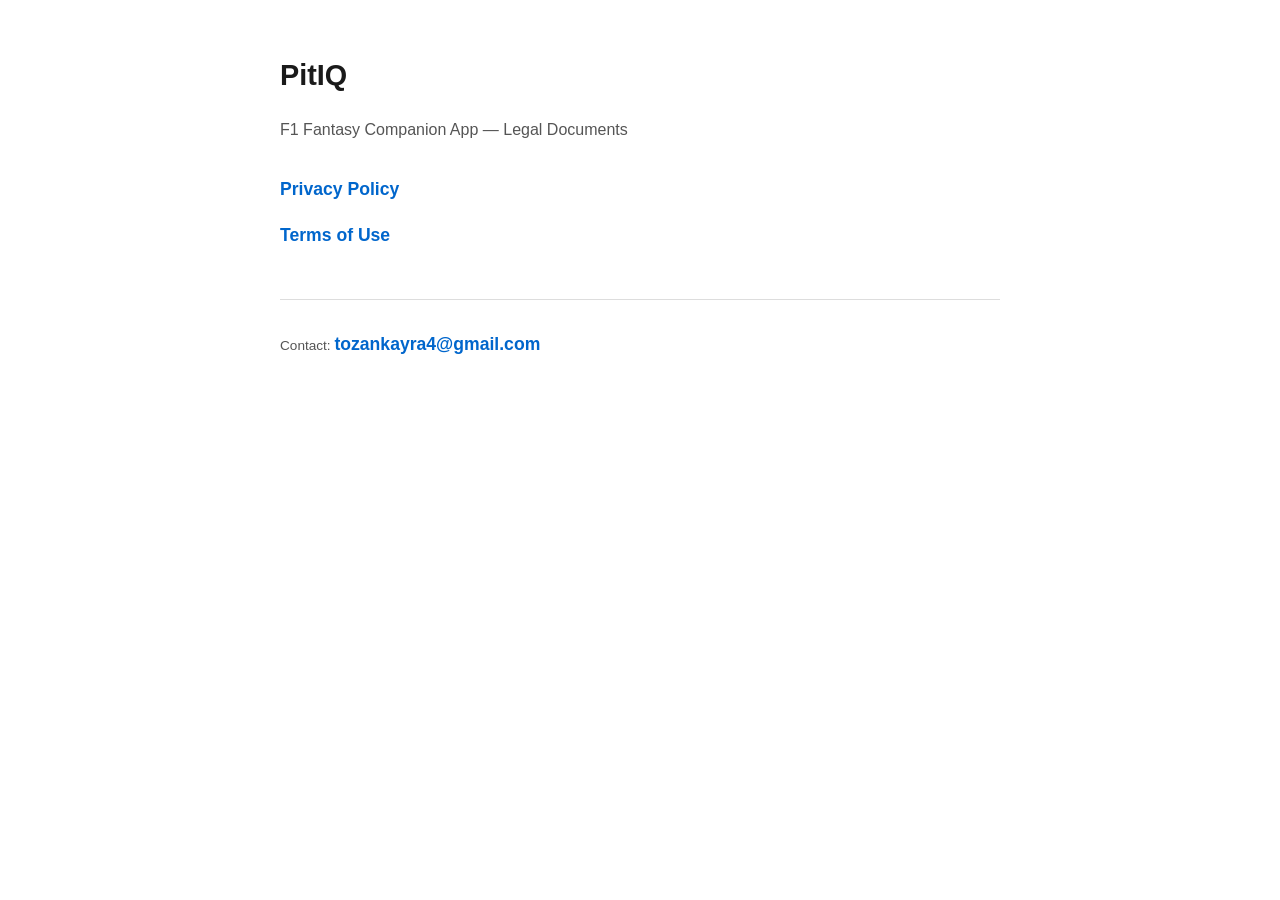
==== index.html @ cb7d04b4 "Add Privacy Policy and Terms of Use" ====
<!DOCTYPE html>
<html lang="en">
<head>
  <meta charset="UTF-8" />
  <meta name="viewport" content="width=device-width, initial-scale=1.0" />
  <title>PitIQ — Legal</title>
  <style>
    body { font-family: -apple-system, BlinkMacSystemFont, 'Segoe UI', sans-serif; max-width: 720px; margin: 0 auto; padding: 2rem 1.5rem; color: #1a1a1a; line-height: 1.7; }
    h1 { font-size: 1.8rem; margin-bottom: 0.25rem; }
    p { color: #555; }
    ul { list-style: none; padding: 0; margin-top: 2rem; }
    li { margin-bottom: 1rem; }
    a { color: #0066cc; font-size: 1.1rem; font-weight: 600; text-decoration: none; }
    a:hover { text-decoration: underline; }
    footer { margin-top: 3rem; padding-top: 1rem; border-top: 1px solid #ddd; color: #666; font-size: 0.85rem; }
  </style>
</head>
<body>
  <h1>PitIQ</h1>
  <p>F1 Fantasy Companion App — Legal Documents</p>
  <ul>
    <li><a href="privacy.html">Privacy Policy</a></li>
    <li><a href="terms.html">Terms of Use</a></li>
  </ul>
  <footer>
    <p>Contact: <a href="mailto:tozankayra4@gmail.com">tozankayra4@gmail.com</a></p>
  </footer>
</body>
</html>
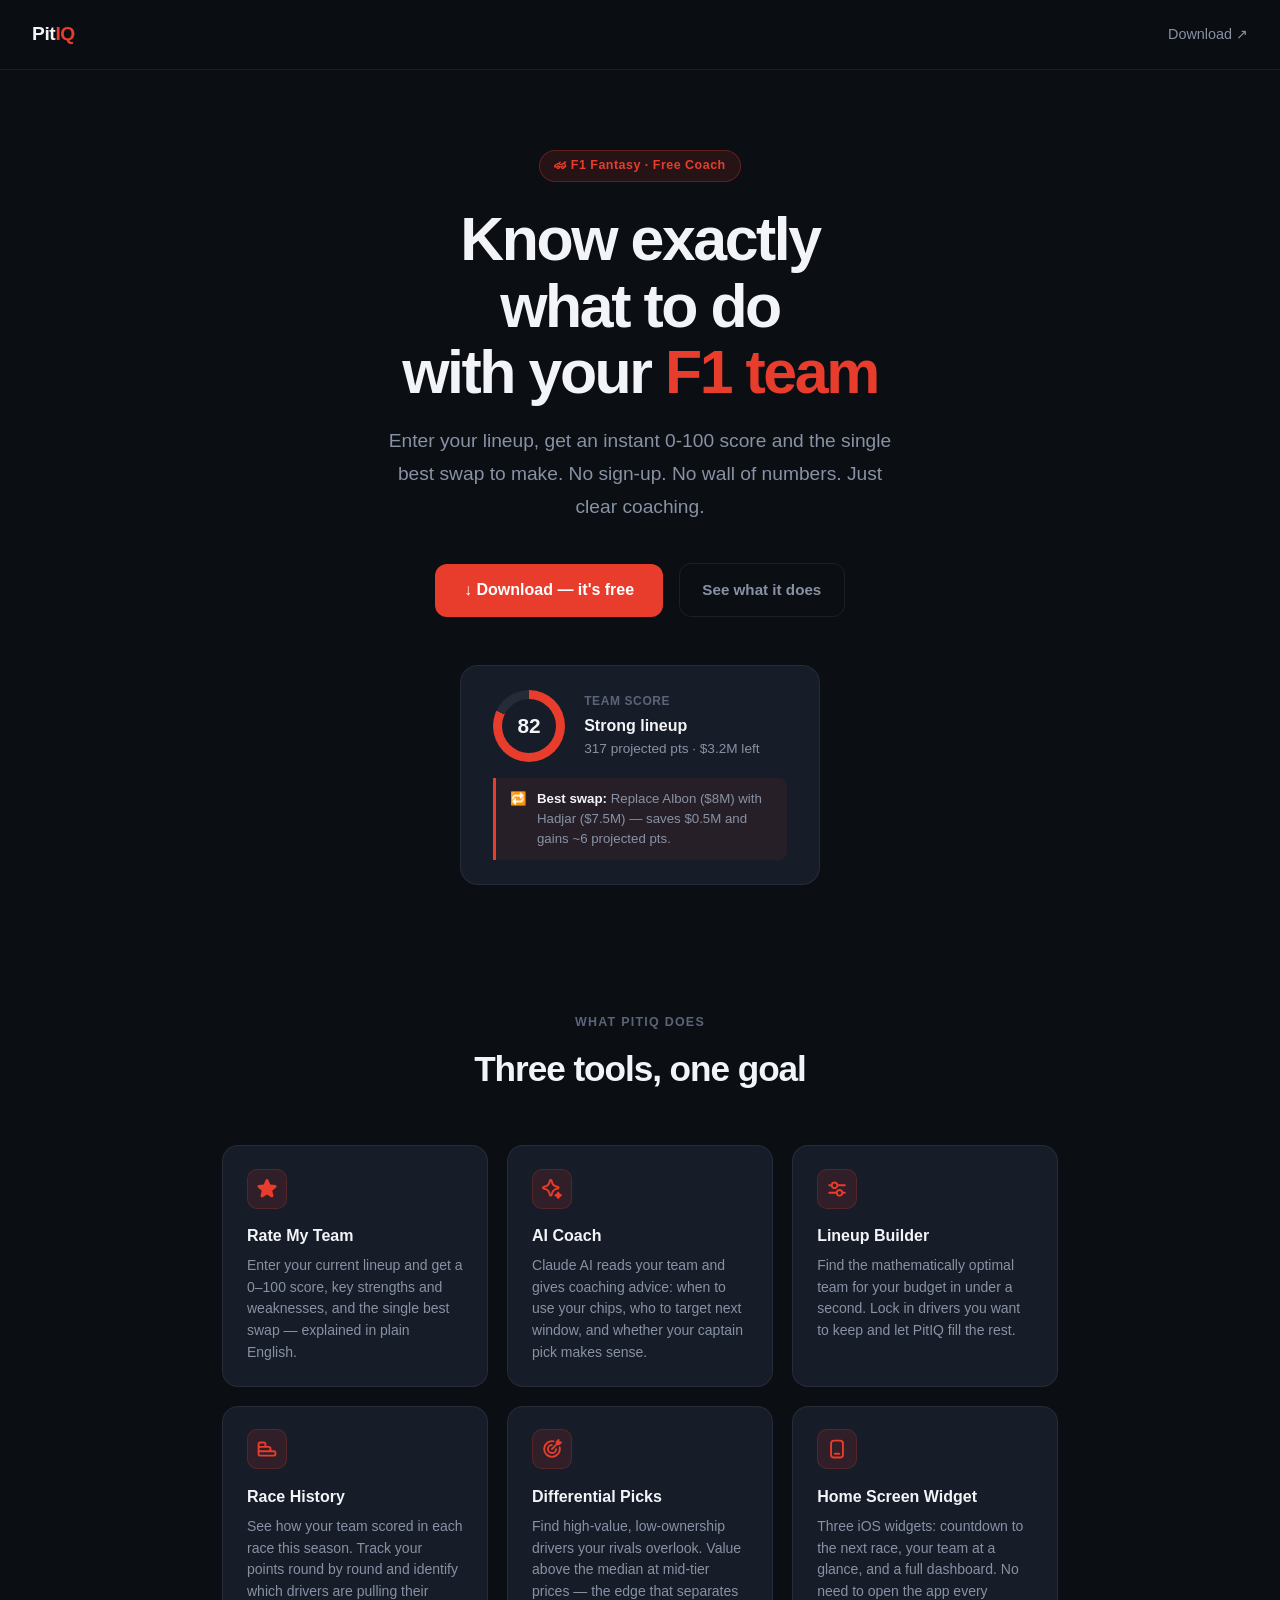
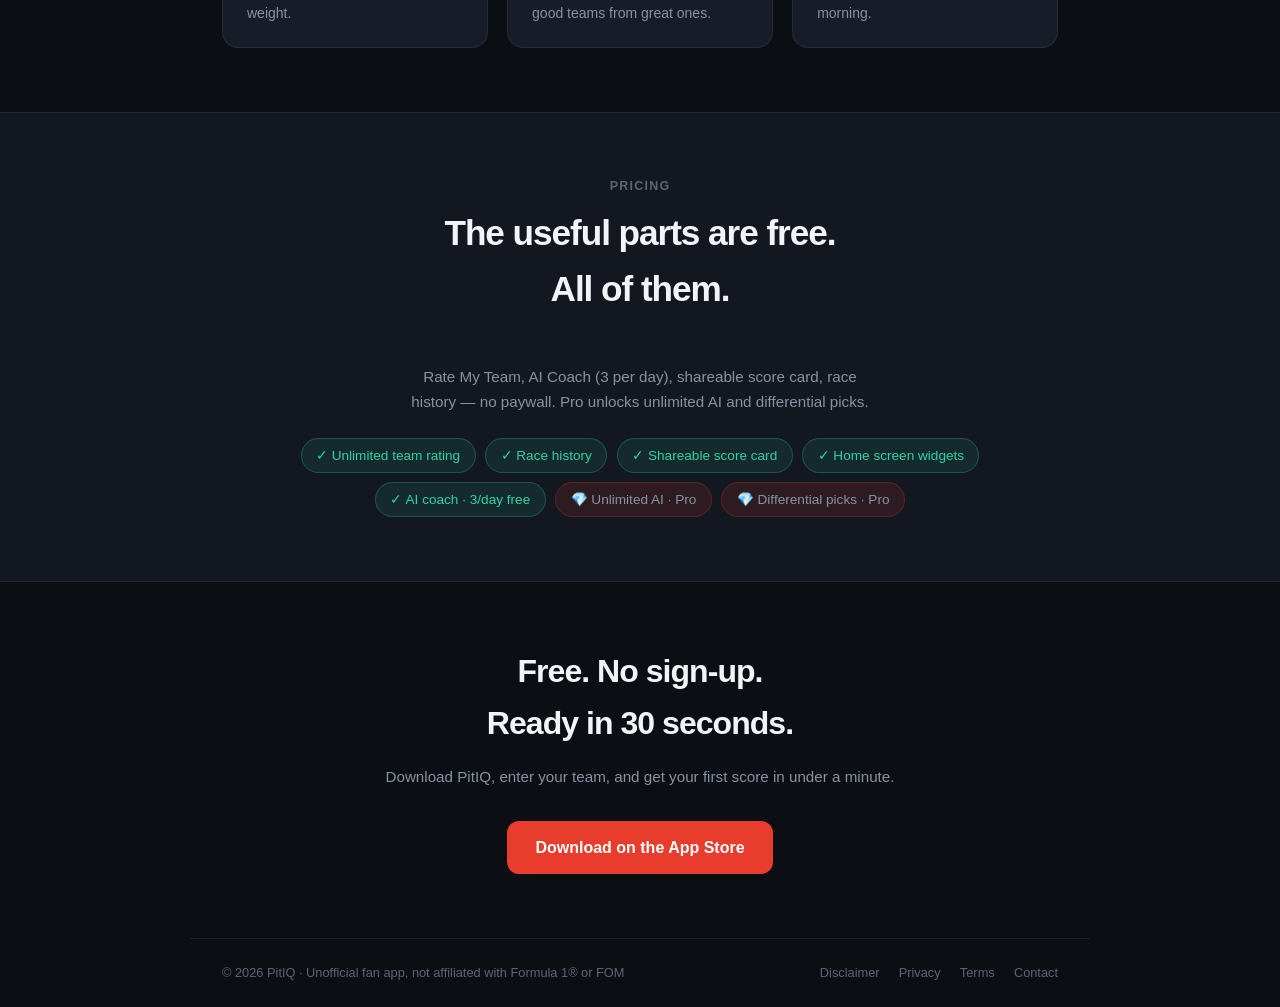
==== commit cfd07c22: "Add Universal Links AASA file and deep link fallback pages - .well-known/apple-app-site-association:" ====
--- a/index.html
+++ b/index.html
@@ -3,27 +3,464 @@
 <head>
   <meta charset="UTF-8" />
   <meta name="viewport" content="width=device-width, initial-scale=1.0" />
-  <title>PitIQ — Legal</title>
+  <title>PitIQ — F1 Fantasy Coach</title>
+  <meta name="description" content="Rate your F1 Fantasy team, get an instant score and the one swap that matters. Free AI coach for casual fans." />
+  <meta property="og:title" content="PitIQ — F1 Fantasy Coach" />
+  <meta property="og:description" content="Rate your F1 Fantasy team instantly. AI coaching, lineup optimizer, chip strategy — all free." />
+  <meta property="og:type" content="website" />
+  <meta property="og:url" content="https://pitiq.app" />
   <style>
-    body { font-family: -apple-system, BlinkMacSystemFont, 'Segoe UI', sans-serif; max-width: 720px; margin: 0 auto; padding: 2rem 1.5rem; color: #1a1a1a; line-height: 1.7; }
-    h1 { font-size: 1.8rem; margin-bottom: 0.25rem; }
-    p { color: #555; }
-    ul { list-style: none; padding: 0; margin-top: 2rem; }
-    li { margin-bottom: 1rem; }
-    a { color: #0066cc; font-size: 1.1rem; font-weight: 600; text-decoration: none; }
-    a:hover { text-decoration: underline; }
-    footer { margin-top: 3rem; padding-top: 1rem; border-top: 1px solid #ddd; color: #666; font-size: 0.85rem; }
+    *, *::before, *::after { box-sizing: border-box; margin: 0; padding: 0; }
+    :root {
+      --bg: #0B0E13;
+      --bg2: #131720;
+      --card: #161c28;
+      --accent: #E83D2C;
+      --accent-soft: rgba(232,61,44,0.12);
+      --text: #F2F4F8;
+      --text2: #8892A4;
+      --text3: #5B6478;
+      --border: rgba(255,255,255,0.07);
+      --green: #2DD4A7;
+      --yellow: #F5B83D;
+    }
+    html { scroll-behavior: smooth; }
+    body {
+      background: var(--bg);
+      color: var(--text);
+      font-family: -apple-system, BlinkMacSystemFont, 'SF Pro Display', 'Segoe UI', sans-serif;
+      line-height: 1.6;
+      min-height: 100vh;
+    }
+
+    /* ── NAV ── */
+    nav {
+      display: flex;
+      align-items: center;
+      justify-content: space-between;
+      padding: 1.2rem 2rem;
+      border-bottom: 1px solid var(--border);
+      position: sticky;
+      top: 0;
+      background: rgba(11,14,19,0.92);
+      backdrop-filter: blur(12px);
+      -webkit-backdrop-filter: blur(12px);
+      z-index: 10;
+    }
+    .logo { font-size: 1.2rem; font-weight: 800; letter-spacing: -0.02em; color: var(--text); }
+    .logo span { color: var(--accent); }
+    .nav-link {
+      color: var(--text2);
+      text-decoration: none;
+      font-size: 0.9rem;
+      transition: color 0.15s;
+    }
+    .nav-link:hover { color: var(--text); }
+
+    /* ── HERO ── */
+    .hero {
+      max-width: 760px;
+      margin: 0 auto;
+      padding: 5rem 2rem 4rem;
+      text-align: center;
+    }
+    .badge {
+      display: inline-flex;
+      align-items: center;
+      gap: 0.4rem;
+      background: var(--accent-soft);
+      border: 1px solid rgba(232,61,44,0.3);
+      border-radius: 999px;
+      padding: 0.3rem 0.9rem;
+      font-size: 0.78rem;
+      font-weight: 600;
+      color: var(--accent);
+      letter-spacing: 0.04em;
+      margin-bottom: 1.5rem;
+    }
+    h1 {
+      font-size: clamp(2.4rem, 6vw, 3.8rem);
+      font-weight: 800;
+      letter-spacing: -0.04em;
+      line-height: 1.1;
+      margin-bottom: 1.2rem;
+    }
+    h1 em { font-style: normal; color: var(--accent); }
+    .subtitle {
+      color: var(--text2);
+      font-size: clamp(1rem, 2.5vw, 1.2rem);
+      max-width: 520px;
+      margin: 0 auto 2.5rem;
+      line-height: 1.7;
+    }
+    .cta-group {
+      display: flex;
+      flex-wrap: wrap;
+      gap: 1rem;
+      justify-content: center;
+      align-items: center;
+    }
+    .btn-primary {
+      display: inline-flex;
+      align-items: center;
+      gap: 0.5rem;
+      background: var(--accent);
+      color: #fff;
+      font-weight: 700;
+      font-size: 1rem;
+      padding: 0.85rem 1.8rem;
+      border-radius: 12px;
+      text-decoration: none;
+      transition: opacity 0.15s, transform 0.15s;
+    }
+    .btn-primary:hover { opacity: 0.88; transform: translateY(-1px); }
+    .btn-secondary {
+      display: inline-flex;
+      align-items: center;
+      gap: 0.5rem;
+      background: transparent;
+      color: var(--text2);
+      font-weight: 600;
+      font-size: 0.95rem;
+      padding: 0.85rem 1.4rem;
+      border-radius: 12px;
+      border: 1px solid var(--border);
+      text-decoration: none;
+      transition: border-color 0.15s, color 0.15s;
+    }
+    .btn-secondary:hover { border-color: var(--text3); color: var(--text); }
+
+    /* ── SCORE DEMO ── */
+    .demo-card {
+      background: var(--card);
+      border: 1px solid var(--border);
+      border-radius: 18px;
+      padding: 1.5rem 2rem;
+      max-width: 360px;
+      margin: 3rem auto 0;
+      text-align: left;
+    }
+    .score-ring {
+      display: flex;
+      align-items: center;
+      gap: 1.2rem;
+      margin-bottom: 1rem;
+    }
+    .ring {
+      width: 72px;
+      height: 72px;
+      border-radius: 50%;
+      background: conic-gradient(#E83D2C 0% 82%, rgba(255,255,255,0.07) 82%);
+      display: flex;
+      align-items: center;
+      justify-content: center;
+      position: relative;
+      flex-shrink: 0;
+    }
+    .ring-inner {
+      width: 54px;
+      height: 54px;
+      background: var(--card);
+      border-radius: 50%;
+      display: flex;
+      align-items: center;
+      justify-content: center;
+      font-size: 1.3rem;
+      font-weight: 800;
+      color: var(--text);
+    }
+    .score-label { font-size: 0.75rem; color: var(--text3); font-weight: 600; letter-spacing: 0.05em; }
+    .score-verdict { font-size: 1rem; font-weight: 700; color: var(--text); margin-top: 2px; }
+    .score-detail { font-size: 0.85rem; color: var(--text2); }
+    .note {
+      display: flex;
+      align-items: flex-start;
+      gap: 0.6rem;
+      background: rgba(232,61,44,0.08);
+      border-left: 3px solid var(--accent);
+      border-radius: 0 8px 8px 0;
+      padding: 0.7rem 0.9rem;
+      margin-top: 0.8rem;
+      font-size: 0.83rem;
+      color: var(--text2);
+      line-height: 1.5;
+    }
+    .note strong { color: var(--text); }
+
+    /* ── FEATURES ── */
+    section {
+      max-width: 900px;
+      margin: 0 auto;
+      padding: 4rem 2rem;
+    }
+    .section-label {
+      font-size: 0.78rem;
+      font-weight: 700;
+      letter-spacing: 0.1em;
+      color: var(--text3);
+      text-align: center;
+      margin-bottom: 0.5rem;
+    }
+    .section-title {
+      font-size: clamp(1.6rem, 4vw, 2.2rem);
+      font-weight: 800;
+      letter-spacing: -0.03em;
+      text-align: center;
+      margin-bottom: 3rem;
+    }
+    .features {
+      display: grid;
+      grid-template-columns: repeat(auto-fit, minmax(240px, 1fr));
+      gap: 1.2rem;
+    }
+    .feature-card {
+      background: var(--card);
+      border: 1px solid var(--border);
+      border-radius: 16px;
+      padding: 1.4rem 1.5rem;
+    }
+    .feature-icon {
+      width: 40px;
+      height: 40px;
+      border-radius: 10px;
+      background: var(--accent-soft);
+      border: 1px solid rgba(232,61,44,0.2);
+      display: flex;
+      align-items: center;
+      justify-content: center;
+      margin-bottom: 0.9rem;
+      color: var(--accent);
+      flex-shrink: 0;
+    }
+    .feature-icon svg { width: 20px; height: 20px; }
+    .feature-title {
+      font-size: 1rem;
+      font-weight: 700;
+      margin-bottom: 0.4rem;
+    }
+    .feature-desc { font-size: 0.875rem; color: var(--text2); line-height: 1.55; }
+
+    /* ── FREE SECTION ── */
+    .free-section {
+      background: var(--bg2);
+      border-top: 1px solid var(--border);
+      border-bottom: 1px solid var(--border);
+    }
+    .free-section section {
+      text-align: center;
+    }
+    .pill-list {
+      display: flex;
+      flex-wrap: wrap;
+      gap: 0.6rem;
+      justify-content: center;
+      margin-top: 1.5rem;
+    }
+    .pill {
+      background: var(--accent-soft);
+      border: 1px solid rgba(232,61,44,0.25);
+      color: var(--text2);
+      border-radius: 999px;
+      padding: 0.35rem 0.9rem;
+      font-size: 0.85rem;
+    }
+    .pill.green { background: rgba(45,212,167,0.1); border-color: rgba(45,212,167,0.25); color: var(--green); }
+
+    /* ── CTA BOTTOM ── */
+    .cta-bottom {
+      text-align: center;
+      padding: 4rem 2rem;
+      max-width: 600px;
+      margin: 0 auto;
+    }
+    .cta-bottom h2 {
+      font-size: clamp(1.6rem, 4vw, 2rem);
+      font-weight: 800;
+      letter-spacing: -0.03em;
+      margin-bottom: 1rem;
+    }
+    .cta-bottom p { color: var(--text2); margin-bottom: 2rem; font-size: 0.95rem; }
+
+    /* ── FOOTER ── */
+    footer {
+      border-top: 1px solid var(--border);
+      padding: 1.5rem 2rem;
+      display: flex;
+      flex-wrap: wrap;
+      gap: 1rem;
+      justify-content: space-between;
+      align-items: center;
+      max-width: 900px;
+      margin: 0 auto;
+    }
+    footer p { font-size: 0.8rem; color: var(--text3); }
+    .footer-links { display: flex; gap: 1.2rem; flex-wrap: wrap; }
+    .footer-links a { color: var(--text3); text-decoration: none; font-size: 0.8rem; transition: color 0.15s; }
+    .footer-links a:hover { color: var(--text2); }
+
+    /* ── TEAM IMPORT BANNER (hidden by default, shown via JS) ── */
+    #import-banner {
+      display: none;
+      background: var(--card);
+      border: 1px solid rgba(45,212,167,0.3);
+      border-radius: 16px;
+      padding: 1.5rem;
+      margin: 2rem auto;
+      max-width: 420px;
+      text-align: center;
+    }
+    #import-banner h3 { font-size: 1.1rem; font-weight: 700; margin-bottom: 0.5rem; }
+    #import-banner p { color: var(--text2); font-size: 0.85rem; margin-bottom: 1.2rem; }
   </style>
 </head>
 <body>
-  <h1>PitIQ</h1>
-  <p>F1 Fantasy Companion App — Legal Documents</p>
-  <ul>
-    <li><a href="privacy.html">Privacy Policy</a></li>
-    <li><a href="terms.html">Terms of Use</a></li>
-  </ul>
-  <footer>
-    <p>Contact: <a href="mailto:tozankayra4@gmail.com">tozankayra4@gmail.com</a></p>
-  </footer>
+
+<nav>
+  <span class="logo">Pit<span>IQ</span></span>
+  <a class="nav-link" href="https://apps.apple.com/app/id6782202084">Download ↗</a>
+</nav>
+
+<!-- Team import banner — shown when a ?d= share link is opened -->
+<div id="import-banner">
+  <h3>Someone shared a team with you!</h3>
+  <p>Open PitIQ to load their picks and see how they score.</p>
+  <a id="open-app-btn" class="btn-primary" href="#">Open in PitIQ</a>
+  <br/><br/>
+  <a class="btn-secondary" href="https://apps.apple.com/app/id6782202084" style="display:inline-flex">
+    Get PitIQ free →
+  </a>
+</div>
+
+<!-- HERO -->
+<div class="hero">
+  <div class="badge">🏎 F1 Fantasy · Free Coach</div>
+  <h1>Know exactly<br/>what to do<br/>with your <em>F1 team</em></h1>
+  <p class="subtitle">
+    Enter your lineup, get an instant 0-100 score and the single best swap to make.
+    No sign-up. No wall of numbers. Just clear coaching.
+  </p>
+  <div class="cta-group">
+    <a class="btn-primary" href="https://apps.apple.com/app/id6782202084">
+      ↓ Download — it's free
+    </a>
+    <a class="btn-secondary" href="#features">See what it does</a>
+  </div>
+
+  <div class="demo-card">
+    <div class="score-ring">
+      <div class="ring"><div class="ring-inner">82</div></div>
+      <div>
+        <div class="score-label">TEAM SCORE</div>
+        <div class="score-verdict">Strong lineup</div>
+        <div class="score-detail">317 projected pts · $3.2M left</div>
+      </div>
+    </div>
+    <div class="note">
+      <span>🔁</span>
+      <span><strong>Best swap:</strong> Replace Albon ($8M) with Hadjar ($7.5M) — saves $0.5M and gains ~6 projected pts.</span>
+    </div>
+  </div>
+</div>
+
+<!-- FEATURES -->
+<section id="features">
+  <div class="section-label">WHAT PITIQ DOES</div>
+  <div class="section-title">Three tools, one goal</div>
+  <div class="features">
+    <div class="feature-card">
+      <div class="feature-icon"><svg xmlns="http://www.w3.org/2000/svg" width="16" height="16" fill="none" viewBox="0 0 16 16"><path fill="currentColor" d="M6.886.773C7.29-.231 8.71-.231 9.114.773l1.472 3.667 3.943.268c1.08.073 1.518 1.424.688 2.118L12.185 9.36l.964 3.832c.264 1.05-.886 1.884-1.802 1.31L8 12.4l-3.347 2.101c-.916.575-2.066-.26-1.802-1.309l.964-3.832L.783 6.826c-.83-.694-.391-2.045.688-2.118l3.943-.268z"/></svg></div>
+      <div class="feature-title">Rate My Team</div>
+      <div class="feature-desc">Enter your current lineup and get a 0–100 score, key strengths and weaknesses, and the single best swap — explained in plain English.</div>
+    </div>
+    <div class="feature-card">
+      <div class="feature-icon"><svg xmlns="http://www.w3.org/2000/svg" width="16" height="16" fill="none" viewBox="0 0 16 16"><path fill="currentColor" d="M13 10a.75.75 0 0 1 .725.556 2.37 2.37 0 0 0 1.72 1.72.75.75 0 0 1 0 1.449 2.37 2.37 0 0 0-1.72 1.72.75.75 0 0 1-1.45 0 2.37 2.37 0 0 0-1.72-1.72.75.75 0 0 1 0-1.45 2.37 2.37 0 0 0 1.72-1.72l.043-.117A.75.75 0 0 1 13 10M7 0a1.5 1.5 0 0 1 1.48 1.253c.242 1.455.696 2.364 1.3 2.968.603.603 1.512 1.057 2.967 1.3a1.5 1.5 0 0 1 0 2.958c-1.455.243-2.364.697-2.968 1.3-.603.604-1.057 1.513-1.3 2.968a1.5 1.5 0 0 1-2.958 0c-.243-1.455-.697-2.364-1.3-2.968-.604-.603-1.513-1.057-2.968-1.3a1.5 1.5 0 0 1 0-2.958c1.455-.243 2.364-.697 2.968-1.3.603-.604 1.057-1.513 1.3-2.968l.028-.133A1.5 1.5 0 0 1 7 0m0 1.5C6.45 4.8 4.8 6.45 1.5 7c3.3.55 4.95 2.2 5.5 5.5.55-3.3 2.2-4.95 5.5-5.5C9.2 6.45 7.55 4.8 7 1.5"/></svg></div>
+      <div class="feature-title">AI Coach</div>
+      <div class="feature-desc">Claude AI reads your team and gives coaching advice: when to use your chips, who to target next window, and whether your captain pick makes sense.</div>
+    </div>
+    <div class="feature-card">
+      <div class="feature-icon"><svg xmlns="http://www.w3.org/2000/svg" width="16" height="16" fill="none" viewBox="0 0 16 16"><path fill="currentColor" fill-rule="evenodd" d="M7.5 5a1.5 1.5 0 1 1-3 0 1.5 1.5 0 0 1 3 0m1.405.75a3.001 3.001 0 0 1-5.81 0H1.747a.75.75 0 0 1 0-1.5h1.348a3.001 3.001 0 0 1 5.81 0h5.345a.75.75 0 0 1 0 1.5zm-7.158 4.5h5.345a3.001 3.001 0 0 1 5.811 0h1.347a.75.75 0 1 1 0 1.5h-1.347a3.001 3.001 0 0 1-5.81 0H1.746a.75.75 0 0 1 0-1.5m8.25-.75a1.5 1.5 0 1 0 0 3 1.5 1.5 0 0 0 0-3" clip-rule="evenodd"/></svg></div>
+      <div class="feature-title">Lineup Builder</div>
+      <div class="feature-desc">Find the mathematically optimal team for your budget in under a second. Lock in drivers you want to keep and let PitIQ fill the rest.</div>
+    </div>
+    <div class="feature-card">
+      <div class="feature-icon"><svg xmlns="http://www.w3.org/2000/svg" width="16" height="16" fill="none" viewBox="0 0 16 16"><g clip-path="url(#a)"><path fill="currentColor" fill-rule="evenodd" d="M6 4v1a.5.5 0 0 1-.5.5h-3A.5.5 0 0 1 2 5V4a.5.5 0 0 1 .5-.5h3A.5.5 0 0 1 6 4M2 7.5v1a.5.5 0 0 0 .5.5h7a.5.5 0 0 0 .5-.5v-1a.5.5 0 0 0-.5-.5h-7a.5.5 0 0 0-.5.5M2 11v1a.5.5 0 0 0 .5.5h11a.5.5 0 0 0 .5-.5v-1a.5.5 0 0 0-.5-.5h-11a.5.5 0 0 0-.5.5m-1.5.503V4a2 2 0 0 1 2-2h3a2 2 0 0 1 2 2v1q0 .26-.063.5H9.5a2 2 0 0 1 2 2v1q0 .26-.063.5H13.5a2 2 0 0 1 2 2v1a2 2 0 0 1-2 2h-11a2 2 0 0 1-2-2z" clip-rule="evenodd"/></g><defs><clipPath id="a"><path fill="currentColor" d="M0 0h16v16H0z"/></clipPath></defs></svg></div>
+      <div class="feature-title">Race History</div>
+      <div class="feature-desc">See how your team scored in each race this season. Track your points round by round and identify which drivers are pulling their weight.</div>
+    </div>
+    <div class="feature-card">
+      <div class="feature-icon"><svg xmlns="http://www.w3.org/2000/svg" width="16" height="16" fill="none" viewBox="0 0 16 16"><path fill="currentColor" fill-rule="evenodd" d="M13.293 0c.39 0 .707.317.707.707V2h1.293a.707.707 0 0 1 .5 1.207l-1.46 1.46A1.14 1.14 0 0 1 13.53 5h-1.47L8.53 8.53a.75.75 0 0 1-1.06-1.06L11 3.94V2.47c0-.301.12-.59.333-.804l1.46-1.46a.7.7 0 0 1 .5-.207M2.5 8a5.5 5.5 0 0 1 6.598-5.39.75.75 0 0 0 .298-1.47A7 7 0 1 0 14.86 6.6a.75.75 0 0 0-1.47.299q.109.533.11 1.101a5.5 5.5 0 1 1-11 0m5.364-2.496a.75.75 0 0 0-.08-1.498A4 4 0 1 0 11.988 8.3a.75.75 0 0 0-1.496-.111 2.5 2.5 0 1 1-2.63-2.686" clip-rule="evenodd"/></svg></div>
+      <div class="feature-title">Differential Picks</div>
+      <div class="feature-desc">Find high-value, low-ownership drivers your rivals overlook. Value above the median at mid-tier prices — the edge that separates good teams from great ones.</div>
+    </div>
+    <div class="feature-card">
+      <div class="feature-icon"><svg xmlns="http://www.w3.org/2000/svg" width="16" height="16" fill="none" viewBox="0 0 16 16"><path fill="currentColor" fill-rule="evenodd" d="M12 3.5v9a1.5 1.5 0 0 1-1.5 1.5h-5A1.5 1.5 0 0 1 4 12.5v-9A1.5 1.5 0 0 1 5.5 2h5A1.5 1.5 0 0 1 12 3.5m-1.5-3a3 3 0 0 1 3 3v9a3 3 0 0 1-3 3h-5a3 3 0 0 1-3-3v-9a3 3 0 0 1 3-3zM6.25 11a.75.75 0 0 0 0 1.5h3.5a.75.75 0 0 0 0-1.5z" clip-rule="evenodd"/></svg></div>
+      <div class="feature-title">Home Screen Widget</div>
+      <div class="feature-desc">Three iOS widgets: countdown to the next race, your team at a glance, and a full dashboard. No need to open the app every morning.</div>
+    </div>
+  </div>
+</section>
+
+<!-- FREE SECTION -->
+<div class="free-section">
+  <section>
+    <div class="section-label">PRICING</div>
+    <div class="section-title">The useful parts are free.<br/>All of them.</div>
+    <p style="color:var(--text2);max-width:480px;margin:0 auto;font-size:0.95rem;">
+      Rate My Team, AI Coach (3 per day), shareable score card, race history — no paywall.
+      Pro unlocks unlimited AI and differential picks.
+    </p>
+    <div class="pill-list">
+      <span class="pill green">✓ Unlimited team rating</span>
+      <span class="pill green">✓ Race history</span>
+      <span class="pill green">✓ Shareable score card</span>
+      <span class="pill green">✓ Home screen widgets</span>
+      <span class="pill green">✓ AI coach · 3/day free</span>
+      <span class="pill">💎 Unlimited AI · Pro</span>
+      <span class="pill">💎 Differential picks · Pro</span>
+    </div>
+  </section>
+</div>
+
+<!-- CTA BOTTOM -->
+<div class="cta-bottom">
+  <h2>Free. No sign-up.<br/>Ready in 30 seconds.</h2>
+  <p>Download PitIQ, enter your team, and get your first score in under a minute.</p>
+  <a class="btn-primary" href="https://apps.apple.com/app/id6782202084" style="display:inline-flex;margin:0 auto;">
+    Download on the App Store
+  </a>
+</div>
+
+<footer>
+  <p>© 2026 PitIQ · Unofficial fan app, not affiliated with Formula 1® or FOM</p>
+  <div class="footer-links">
+    <a href="disclaimer.html">Disclaimer</a>
+    <a href="privacy.html">Privacy</a>
+    <a href="terms.html">Terms</a>
+    <a href="mailto:tozankayra4@gmail.com">Contact</a>
+  </div>
+</footer>
+
+<script>
+  // Handle team share links: pitiq.app/?d=max_verstappen,...&cap=...&cons=...
+  // or pitiq.app/team?d=...
+  (function () {
+    var params = new URLSearchParams(window.location.search);
+    var d = params.get('d');
+    var cap = params.get('cap');
+    var cons = params.get('cons');
+    if (d) {
+      var banner = document.getElementById('import-banner');
+      var btn = document.getElementById('open-app-btn');
+      banner.style.display = 'block';
+      // Build pitiq:// deep link and attempt to open the app
+      var deepLink = 'pitiq://import-team?' + params.toString();
+      btn.href = deepLink;
+      // Auto-attempt after a short delay (allows the page to render first)
+      setTimeout(function () {
+        window.location.href = deepLink;
+      }, 600);
+    }
+  })();
+</script>
 </body>
 </html>
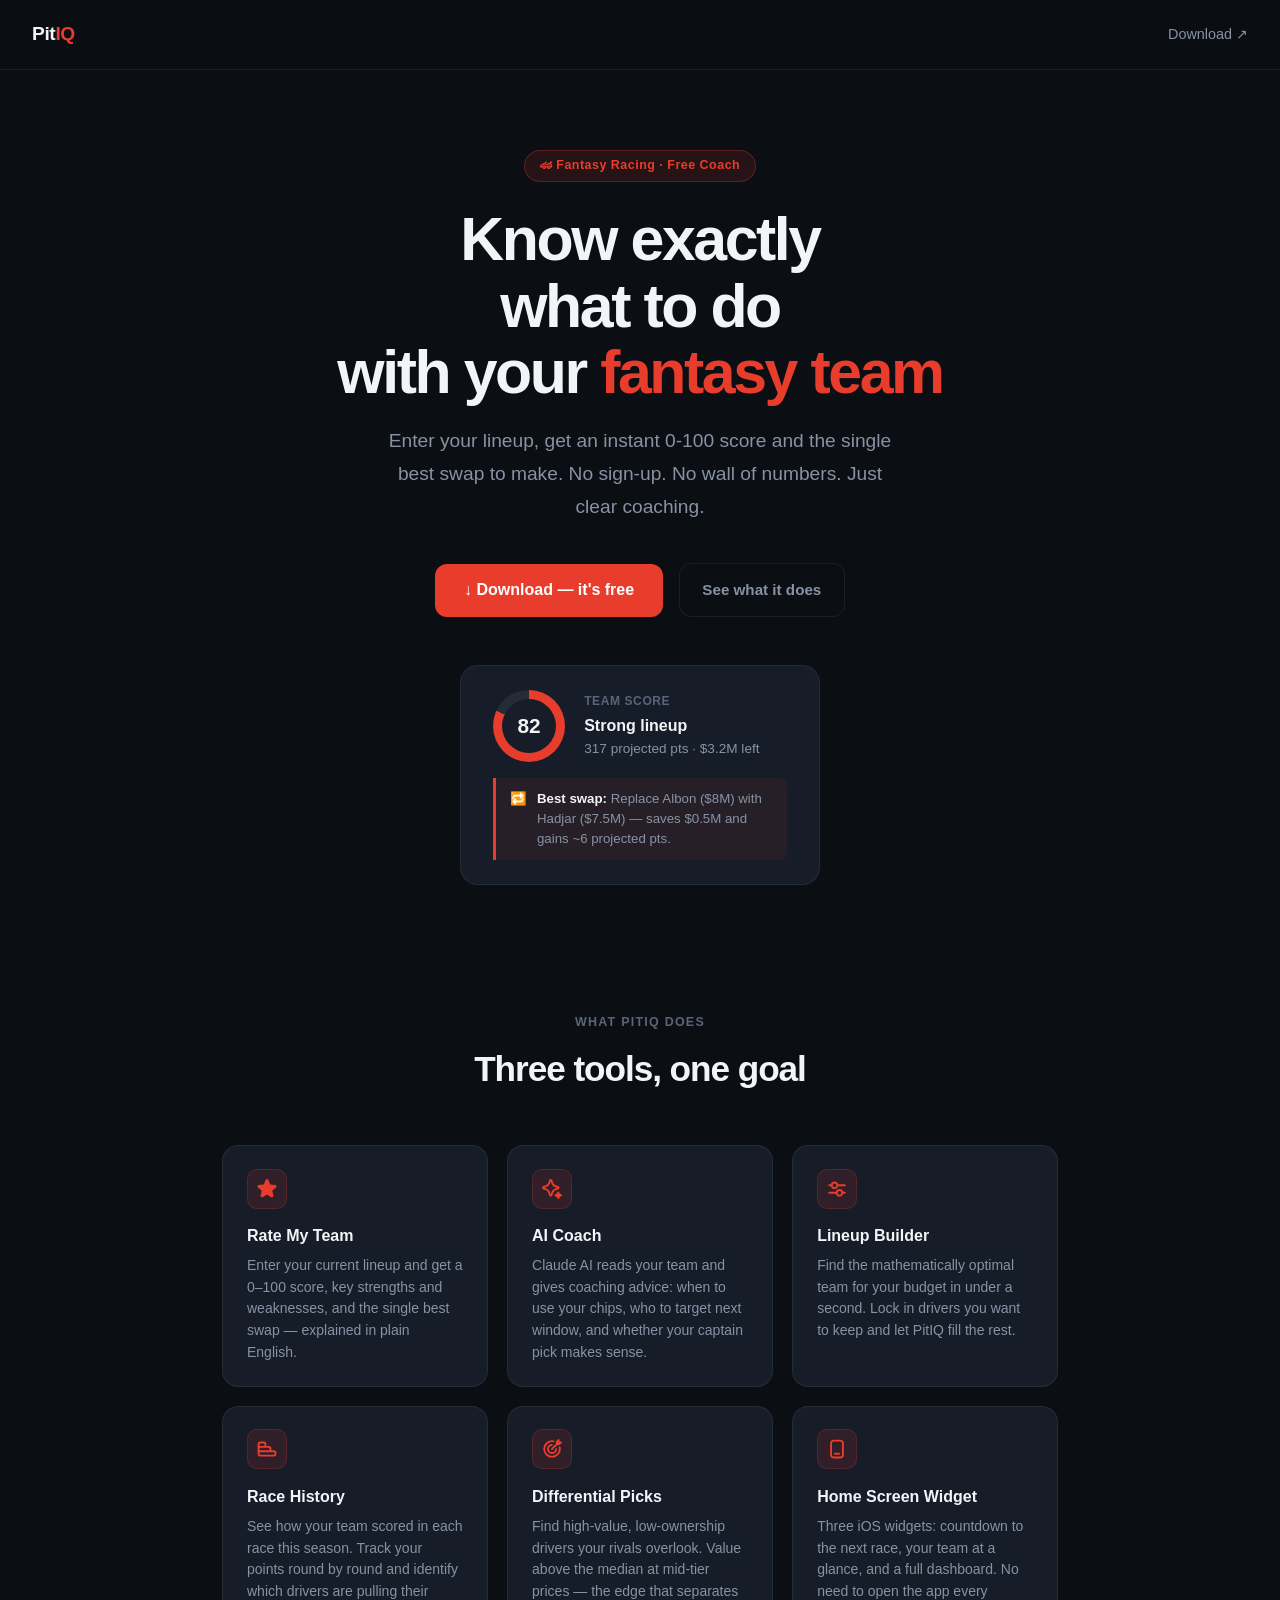
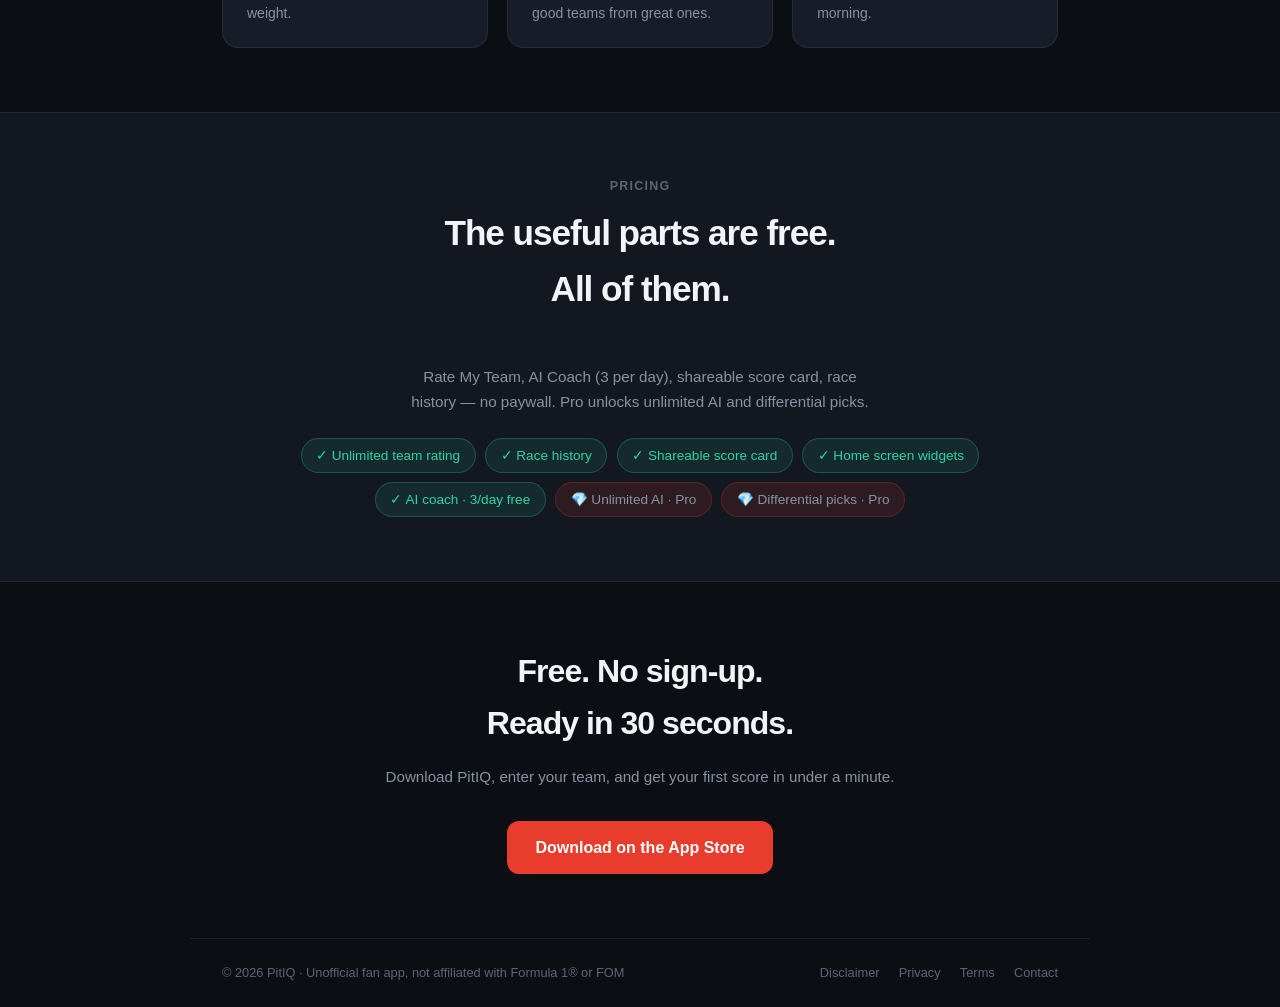
==== commit 513a04e3: "Remove F1 word mark from site branding/headline copy F1's own trademark guidelines prohibit using F1" ====
--- a/index.html
+++ b/index.html
@@ -3,12 +3,12 @@
 <head>
   <meta charset="UTF-8" />
   <meta name="viewport" content="width=device-width, initial-scale=1.0" />
-  <title>PitIQ — F1 Fantasy Coach</title>
-  <meta name="description" content="Rate your F1 Fantasy team, get an instant score and the one swap that matters. Free AI coach for casual fans." />
-  <meta property="og:title" content="PitIQ — F1 Fantasy Coach" />
-  <meta property="og:description" content="Rate your F1 Fantasy team instantly. AI coaching, lineup optimizer, chip strategy — all free." />
+  <title>PitIQ — Fantasy Racing Coach</title>
+  <meta name="description" content="Rate your fantasy racing team, get an instant score and the one swap that matters. Free AI coach for casual fans." />
+  <meta property="og:title" content="PitIQ — Fantasy Racing Coach" />
+  <meta property="og:description" content="Rate your fantasy racing team instantly. AI coaching, lineup optimizer, chip strategy — all free." />
   <meta property="og:type" content="website" />
-  <meta property="og:url" content="https://pitiq.app" />
+  <meta property="og:url" content="https://pitiqapp.com" />
   <style>
     *, *::before, *::after { box-sizing: border-box; margin: 0; padding: 0; }
     :root {
@@ -333,8 +333,8 @@
 
 <!-- HERO -->
 <div class="hero">
-  <div class="badge">🏎 F1 Fantasy · Free Coach</div>
-  <h1>Know exactly<br/>what to do<br/>with your <em>F1 team</em></h1>
+  <div class="badge">🏎 Fantasy Racing · Free Coach</div>
+  <h1>Know exactly<br/>what to do<br/>with your <em>fantasy team</em></h1>
   <p class="subtitle">
     Enter your lineup, get an instant 0-100 score and the single best swap to make.
     No sign-up. No wall of numbers. Just clear coaching.
@@ -441,8 +441,8 @@
 </footer>
 
 <script>
-  // Handle team share links: pitiq.app/?d=max_verstappen,...&cap=...&cons=...
-  // or pitiq.app/team?d=...
+  // Handle team share links: pitiqapp.com/?d=max_verstappen,...&cap=...&cons=...
+  // or pitiqapp.com/team?d=...
   (function () {
     var params = new URLSearchParams(window.location.search);
     var d = params.get('d');
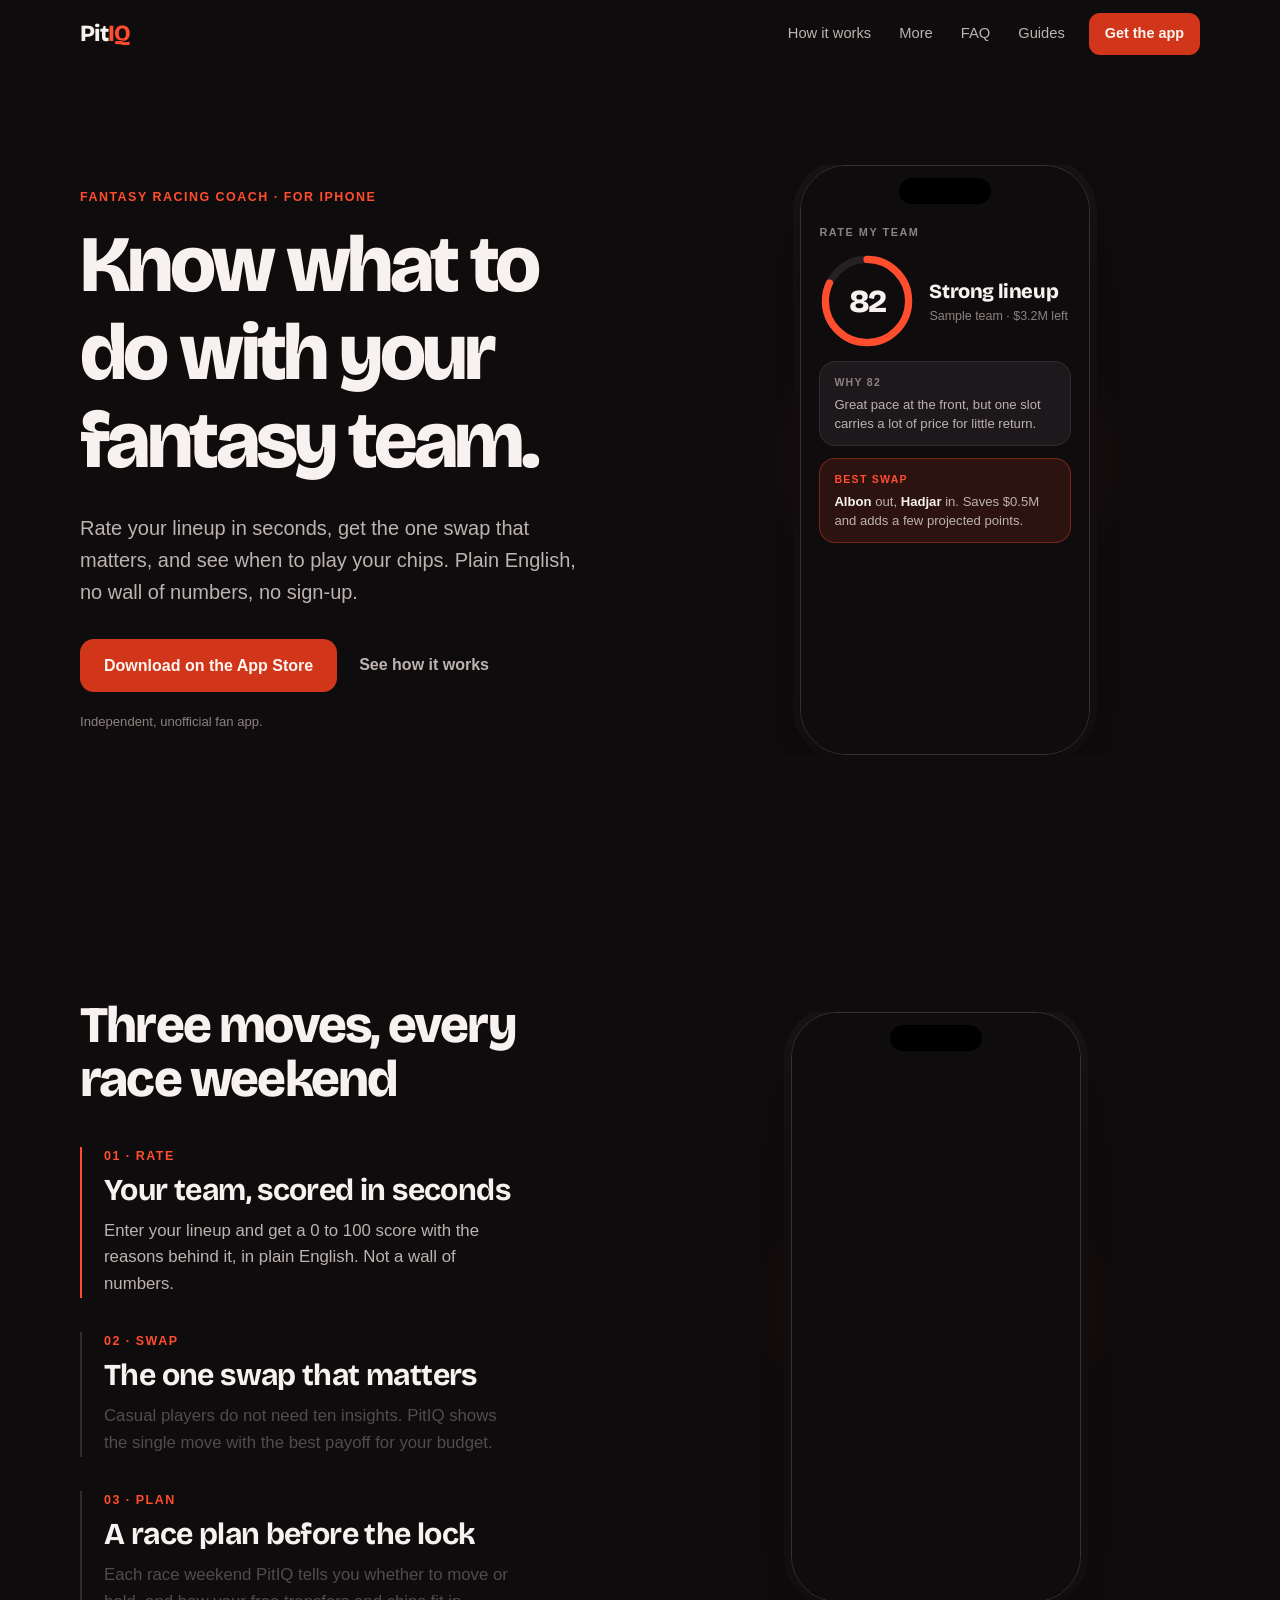
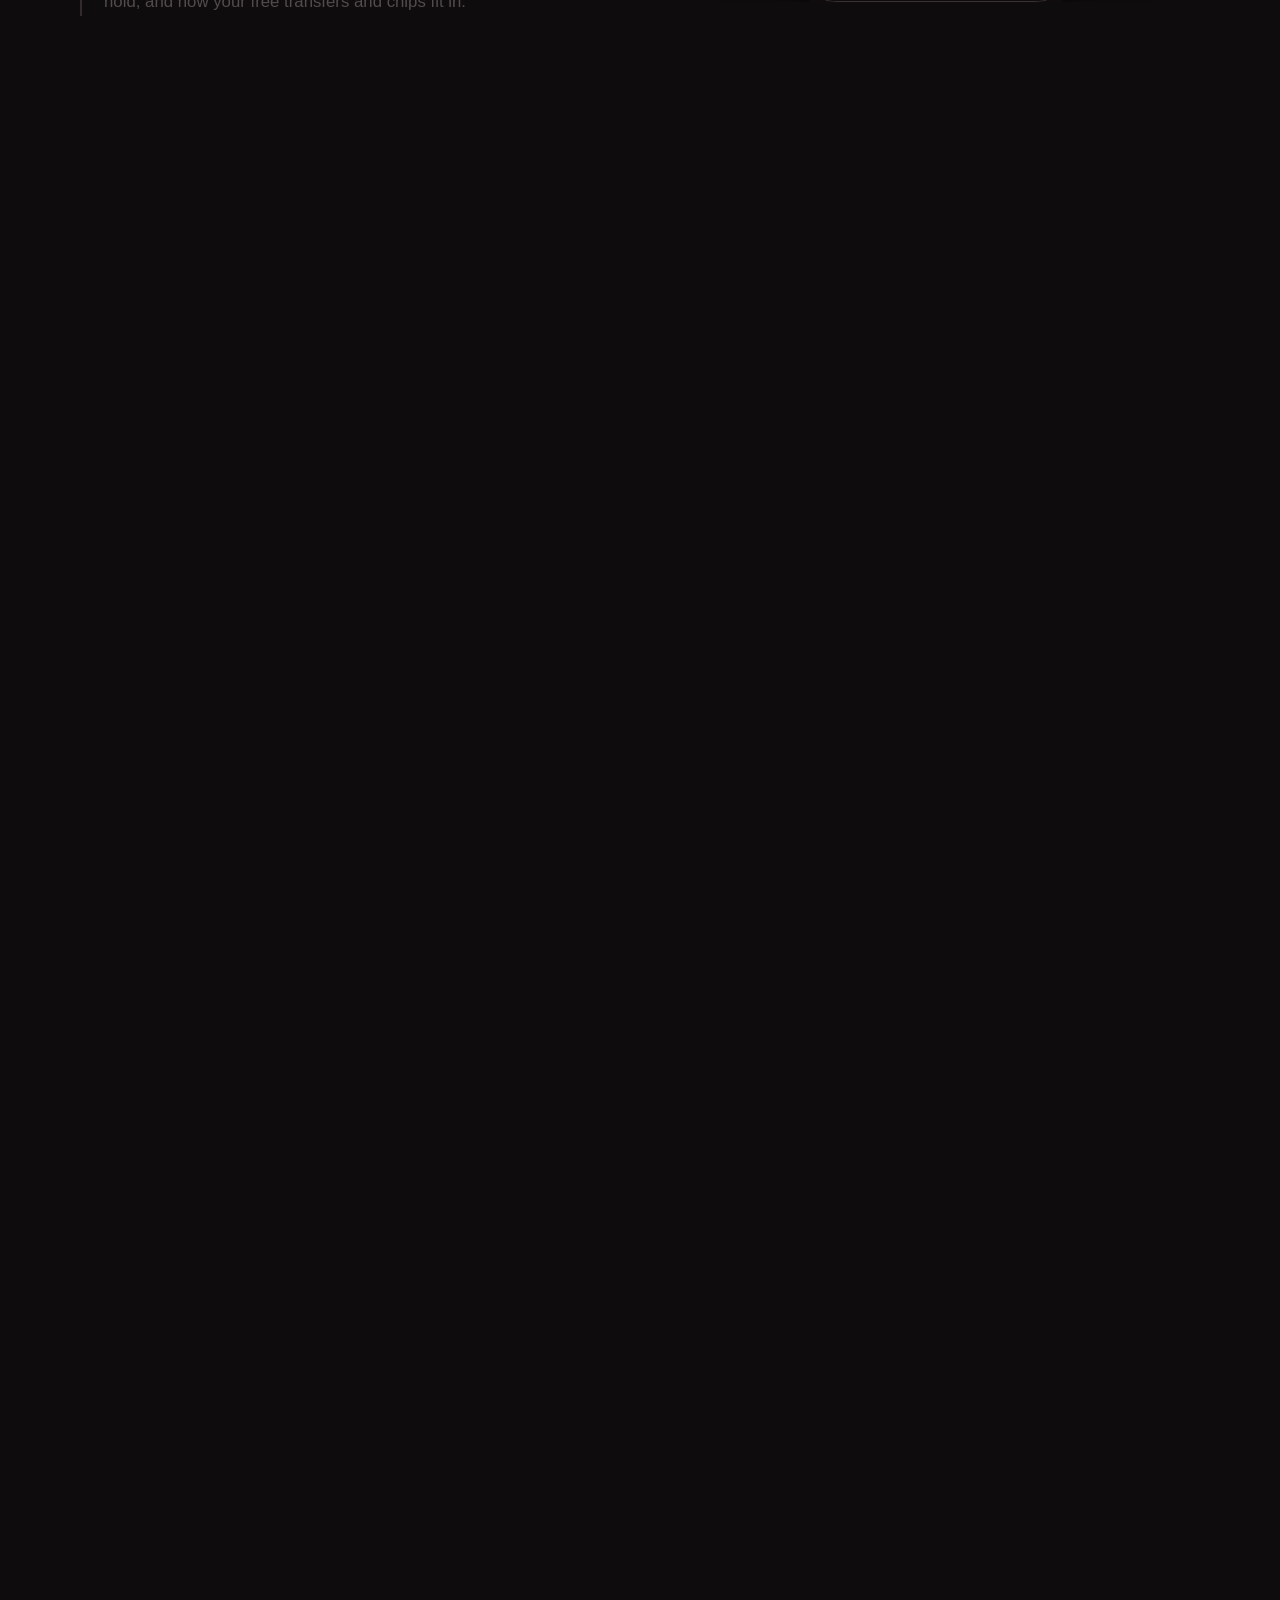
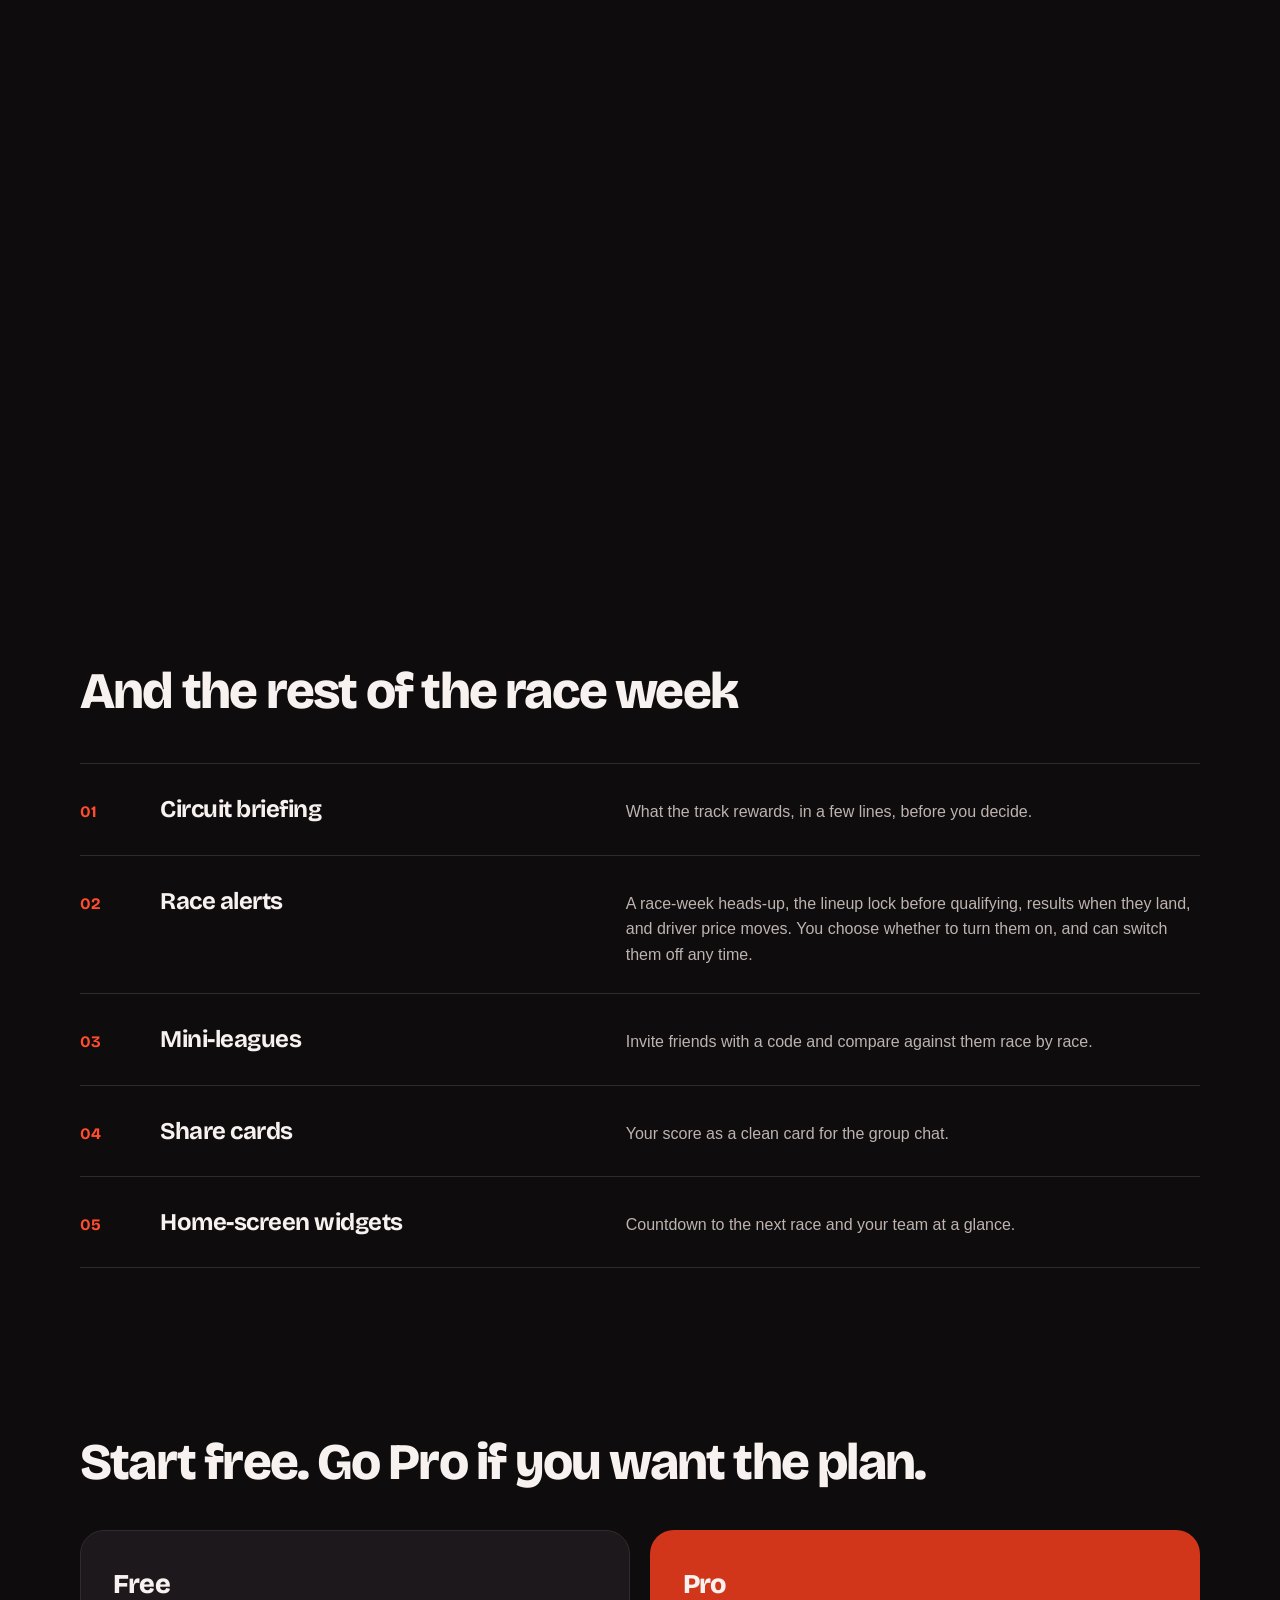
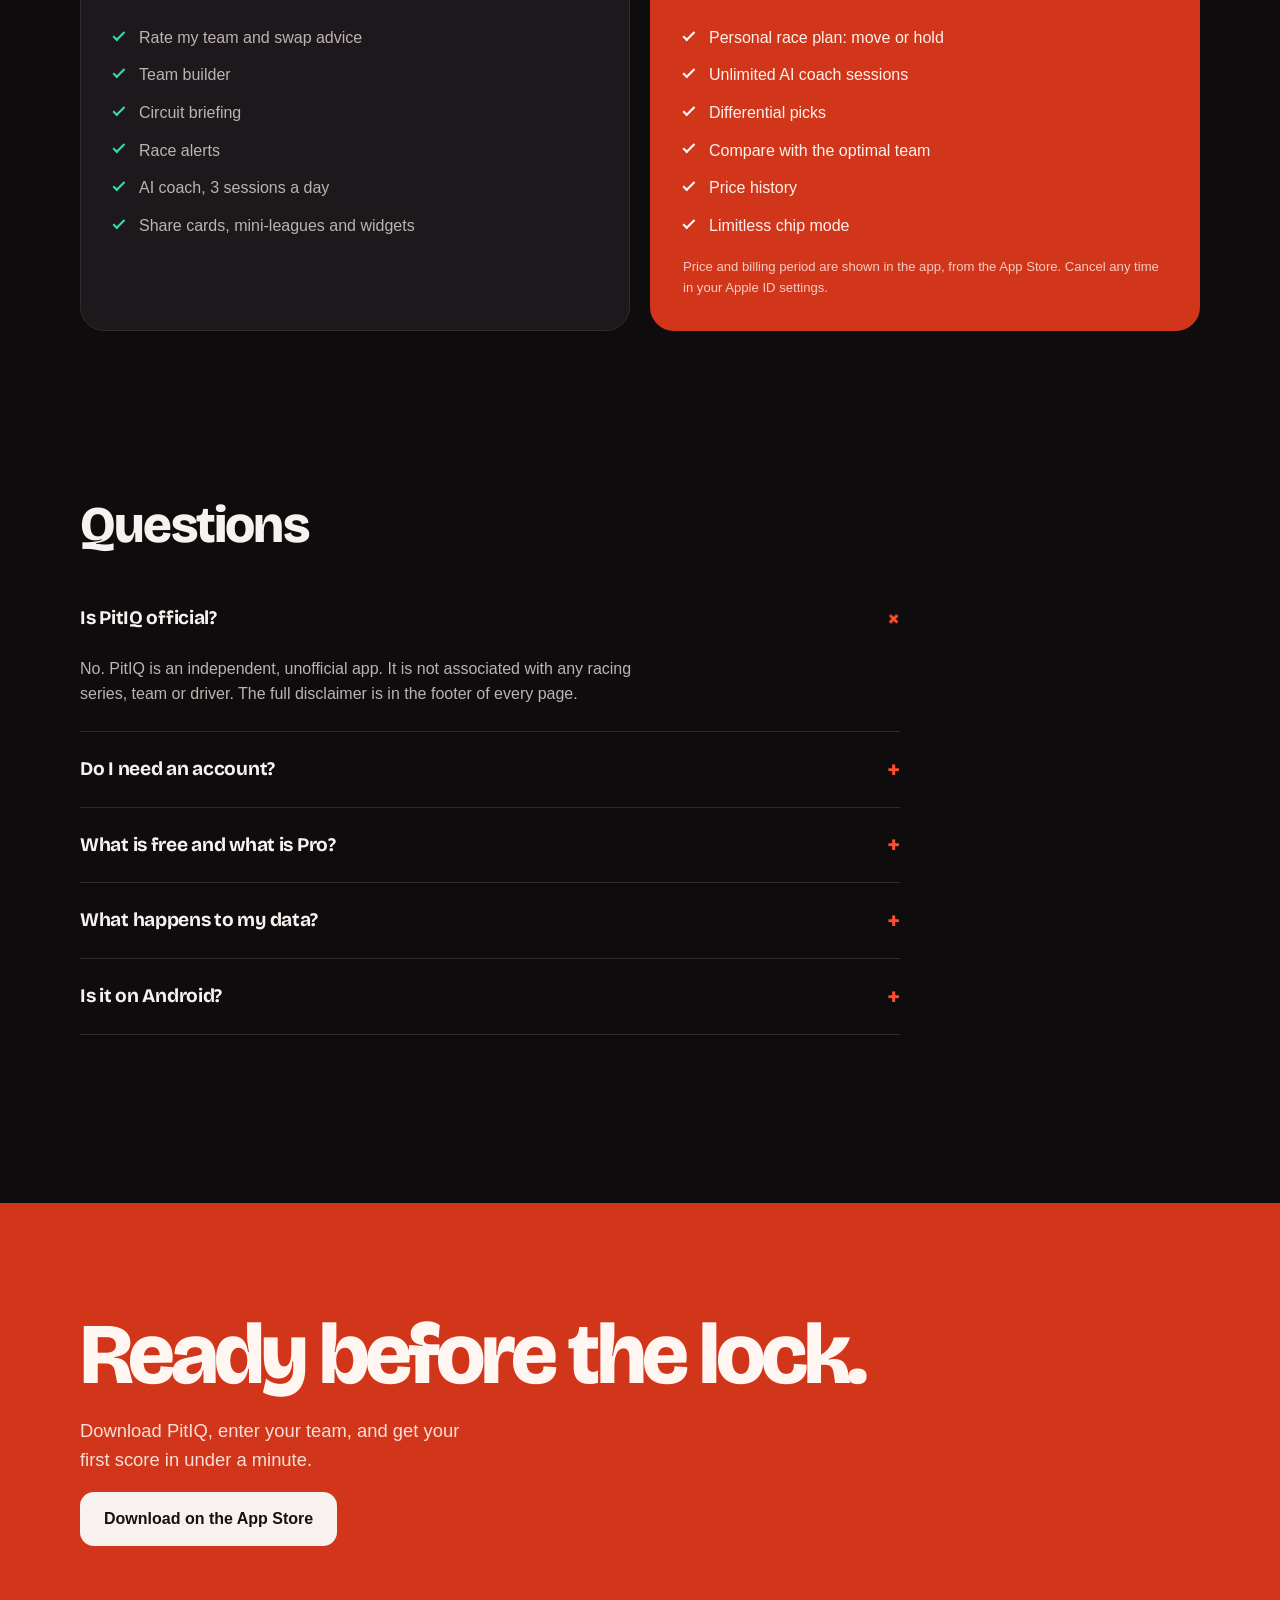
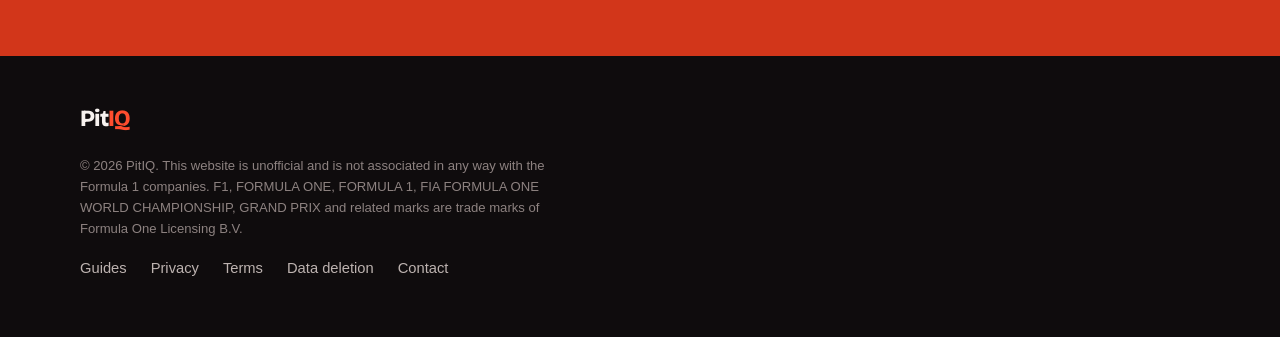
==== commit c2aba6fb: "New marketing site, updated privacy and terms, data-deletion page, sitemap and robots" ====
--- a/index.html
+++ b/index.html
@@ -3,464 +3,26 @@
 <head>
   <meta charset="UTF-8" />
   <meta name="viewport" content="width=device-width, initial-scale=1.0" />
-  <title>PitIQ — Fantasy Racing Coach</title>
-  <meta name="description" content="Rate your fantasy racing team, get an instant score and the one swap that matters. Free AI coach for casual fans." />
-  <meta property="og:title" content="PitIQ — Fantasy Racing Coach" />
-  <meta property="og:description" content="Rate your fantasy racing team instantly. AI coaching, lineup optimizer, chip strategy — all free." />
+  <title>PitIQ — Motorsport Fantasy Strategy</title>
+  <meta name="description" content="Rate your fantasy team in seconds, get the one swap that matters, and know when to play your chips. A plain-language strategy coach for iPhone." />
+  <meta name="theme-color" content="#0F0C0D" />
+  <link rel="canonical" href="https://pitiqapp.com/" />
+  <link rel="icon" href="/favicon.png" />
+  <link rel="apple-touch-icon" href="/icon.png" />
+  <meta property="og:title" content="PitIQ — Motorsport Fantasy Strategy" />
+  <meta property="og:description" content="Rate your fantasy team in seconds, get the one swap that matters, and know when to play your chips. A plain-language strategy coach for iPhone." />
   <meta property="og:type" content="website" />
-  <meta property="og:url" content="https://pitiqapp.com" />
-  <style>
-    *, *::before, *::after { box-sizing: border-box; margin: 0; padding: 0; }
-    :root {
-      --bg: #0B0E13;
-      --bg2: #131720;
-      --card: #161c28;
-      --accent: #E83D2C;
-      --accent-soft: rgba(232,61,44,0.12);
-      --text: #F2F4F8;
-      --text2: #8892A4;
-      --text3: #5B6478;
-      --border: rgba(255,255,255,0.07);
-      --green: #2DD4A7;
-      --yellow: #F5B83D;
-    }
-    html { scroll-behavior: smooth; }
-    body {
-      background: var(--bg);
-      color: var(--text);
-      font-family: -apple-system, BlinkMacSystemFont, 'SF Pro Display', 'Segoe UI', sans-serif;
-      line-height: 1.6;
-      min-height: 100vh;
-    }
-
-    /* ── NAV ── */
-    nav {
-      display: flex;
-      align-items: center;
-      justify-content: space-between;
-      padding: 1.2rem 2rem;
-      border-bottom: 1px solid var(--border);
-      position: sticky;
-      top: 0;
-      background: rgba(11,14,19,0.92);
-      backdrop-filter: blur(12px);
-      -webkit-backdrop-filter: blur(12px);
-      z-index: 10;
-    }
-    .logo { font-size: 1.2rem; font-weight: 800; letter-spacing: -0.02em; color: var(--text); }
-    .logo span { color: var(--accent); }
-    .nav-link {
-      color: var(--text2);
-      text-decoration: none;
-      font-size: 0.9rem;
-      transition: color 0.15s;
-    }
-    .nav-link:hover { color: var(--text); }
-
-    /* ── HERO ── */
-    .hero {
-      max-width: 760px;
-      margin: 0 auto;
-      padding: 5rem 2rem 4rem;
-      text-align: center;
-    }
-    .badge {
-      display: inline-flex;
-      align-items: center;
-      gap: 0.4rem;
-      background: var(--accent-soft);
-      border: 1px solid rgba(232,61,44,0.3);
-      border-radius: 999px;
-      padding: 0.3rem 0.9rem;
-      font-size: 0.78rem;
-      font-weight: 600;
-      color: var(--accent);
-      letter-spacing: 0.04em;
-      margin-bottom: 1.5rem;
-    }
-    h1 {
-      font-size: clamp(2.4rem, 6vw, 3.8rem);
-      font-weight: 800;
-      letter-spacing: -0.04em;
-      line-height: 1.1;
-      margin-bottom: 1.2rem;
-    }
-    h1 em { font-style: normal; color: var(--accent); }
-    .subtitle {
-      color: var(--text2);
-      font-size: clamp(1rem, 2.5vw, 1.2rem);
-      max-width: 520px;
-      margin: 0 auto 2.5rem;
-      line-height: 1.7;
-    }
-    .cta-group {
-      display: flex;
-      flex-wrap: wrap;
-      gap: 1rem;
-      justify-content: center;
-      align-items: center;
-    }
-    .btn-primary {
-      display: inline-flex;
-      align-items: center;
-      gap: 0.5rem;
-      background: var(--accent);
-      color: #fff;
-      font-weight: 700;
-      font-size: 1rem;
-      padding: 0.85rem 1.8rem;
-      border-radius: 12px;
-      text-decoration: none;
-      transition: opacity 0.15s, transform 0.15s;
-    }
-    .btn-primary:hover { opacity: 0.88; transform: translateY(-1px); }
-    .btn-secondary {
-      display: inline-flex;
-      align-items: center;
-      gap: 0.5rem;
-      background: transparent;
-      color: var(--text2);
-      font-weight: 600;
-      font-size: 0.95rem;
-      padding: 0.85rem 1.4rem;
-      border-radius: 12px;
-      border: 1px solid var(--border);
-      text-decoration: none;
-      transition: border-color 0.15s, color 0.15s;
-    }
-    .btn-secondary:hover { border-color: var(--text3); color: var(--text); }
-
-    /* ── SCORE DEMO ── */
-    .demo-card {
-      background: var(--card);
-      border: 1px solid var(--border);
-      border-radius: 18px;
-      padding: 1.5rem 2rem;
-      max-width: 360px;
-      margin: 3rem auto 0;
-      text-align: left;
-    }
-    .score-ring {
-      display: flex;
-      align-items: center;
-      gap: 1.2rem;
-      margin-bottom: 1rem;
-    }
-    .ring {
-      width: 72px;
-      height: 72px;
-      border-radius: 50%;
-      background: conic-gradient(#E83D2C 0% 82%, rgba(255,255,255,0.07) 82%);
-      display: flex;
-      align-items: center;
-      justify-content: center;
-      position: relative;
-      flex-shrink: 0;
-    }
-    .ring-inner {
-      width: 54px;
-      height: 54px;
-      background: var(--card);
-      border-radius: 50%;
-      display: flex;
-      align-items: center;
-      justify-content: center;
-      font-size: 1.3rem;
-      font-weight: 800;
-      color: var(--text);
-    }
-    .score-label { font-size: 0.75rem; color: var(--text3); font-weight: 600; letter-spacing: 0.05em; }
-    .score-verdict { font-size: 1rem; font-weight: 700; color: var(--text); margin-top: 2px; }
-    .score-detail { font-size: 0.85rem; color: var(--text2); }
-    .note {
-      display: flex;
-      align-items: flex-start;
-      gap: 0.6rem;
-      background: rgba(232,61,44,0.08);
-      border-left: 3px solid var(--accent);
-      border-radius: 0 8px 8px 0;
-      padding: 0.7rem 0.9rem;
-      margin-top: 0.8rem;
-      font-size: 0.83rem;
-      color: var(--text2);
-      line-height: 1.5;
-    }
-    .note strong { color: var(--text); }
-
-    /* ── FEATURES ── */
-    section {
-      max-width: 900px;
-      margin: 0 auto;
-      padding: 4rem 2rem;
-    }
-    .section-label {
-      font-size: 0.78rem;
-      font-weight: 700;
-      letter-spacing: 0.1em;
-      color: var(--text3);
-      text-align: center;
-      margin-bottom: 0.5rem;
-    }
-    .section-title {
-      font-size: clamp(1.6rem, 4vw, 2.2rem);
-      font-weight: 800;
-      letter-spacing: -0.03em;
-      text-align: center;
-      margin-bottom: 3rem;
-    }
-    .features {
-      display: grid;
-      grid-template-columns: repeat(auto-fit, minmax(240px, 1fr));
-      gap: 1.2rem;
-    }
-    .feature-card {
-      background: var(--card);
-      border: 1px solid var(--border);
-      border-radius: 16px;
-      padding: 1.4rem 1.5rem;
-    }
-    .feature-icon {
-      width: 40px;
-      height: 40px;
-      border-radius: 10px;
-      background: var(--accent-soft);
-      border: 1px solid rgba(232,61,44,0.2);
-      display: flex;
-      align-items: center;
-      justify-content: center;
-      margin-bottom: 0.9rem;
-      color: var(--accent);
-      flex-shrink: 0;
-    }
-    .feature-icon svg { width: 20px; height: 20px; }
-    .feature-title {
-      font-size: 1rem;
-      font-weight: 700;
-      margin-bottom: 0.4rem;
-    }
-    .feature-desc { font-size: 0.875rem; color: var(--text2); line-height: 1.55; }
-
-    /* ── FREE SECTION ── */
-    .free-section {
-      background: var(--bg2);
-      border-top: 1px solid var(--border);
-      border-bottom: 1px solid var(--border);
-    }
-    .free-section section {
-      text-align: center;
-    }
-    .pill-list {
-      display: flex;
-      flex-wrap: wrap;
-      gap: 0.6rem;
-      justify-content: center;
-      margin-top: 1.5rem;
-    }
-    .pill {
-      background: var(--accent-soft);
-      border: 1px solid rgba(232,61,44,0.25);
-      color: var(--text2);
-      border-radius: 999px;
-      padding: 0.35rem 0.9rem;
-      font-size: 0.85rem;
-    }
-    .pill.green { background: rgba(45,212,167,0.1); border-color: rgba(45,212,167,0.25); color: var(--green); }
-
-    /* ── CTA BOTTOM ── */
-    .cta-bottom {
-      text-align: center;
-      padding: 4rem 2rem;
-      max-width: 600px;
-      margin: 0 auto;
-    }
-    .cta-bottom h2 {
-      font-size: clamp(1.6rem, 4vw, 2rem);
-      font-weight: 800;
-      letter-spacing: -0.03em;
-      margin-bottom: 1rem;
-    }
-    .cta-bottom p { color: var(--text2); margin-bottom: 2rem; font-size: 0.95rem; }
-
-    /* ── FOOTER ── */
-    footer {
-      border-top: 1px solid var(--border);
-      padding: 1.5rem 2rem;
-      display: flex;
-      flex-wrap: wrap;
-      gap: 1rem;
-      justify-content: space-between;
-      align-items: center;
-      max-width: 900px;
-      margin: 0 auto;
-    }
-    footer p { font-size: 0.8rem; color: var(--text3); }
-    .footer-links { display: flex; gap: 1.2rem; flex-wrap: wrap; }
-    .footer-links a { color: var(--text3); text-decoration: none; font-size: 0.8rem; transition: color 0.15s; }
-    .footer-links a:hover { color: var(--text2); }
-
-    /* ── TEAM IMPORT BANNER (hidden by default, shown via JS) ── */
-    #import-banner {
-      display: none;
-      background: var(--card);
-      border: 1px solid rgba(45,212,167,0.3);
-      border-radius: 16px;
-      padding: 1.5rem;
-      margin: 2rem auto;
-      max-width: 420px;
-      text-align: center;
-    }
-    #import-banner h3 { font-size: 1.1rem; font-weight: 700; margin-bottom: 0.5rem; }
-    #import-banner p { color: var(--text2); font-size: 0.85rem; margin-bottom: 1.2rem; }
-  </style>
+  <meta property="og:url" content="https://pitiqapp.com/" />
+  <meta name="twitter:card" content="summary" />
+  <link rel="preconnect" href="https://fonts.googleapis.com" />
+  <link rel="preconnect" href="https://fonts.gstatic.com" crossorigin />
+  <link href="https://fonts.googleapis.com/css2?family=Bricolage+Grotesque:opsz,wght@12..96,600;12..96,700;12..96,800&display=swap" rel="stylesheet" />
+  <script type="module" crossorigin src="/assets/index-Bsyb2y04.js"></script>
+  <link rel="stylesheet" crossorigin href="/assets/index-zBBckVYZ.css">
+  <script type="application/ld+json">{"@context":"https://schema.org","@graph":[{"@type":"Organization","@id":"https://pitiqapp.com/#org","name":"PitIQ","url":"https://pitiqapp.com/","logo":"https://pitiqapp.com/icon.png"},{"@type":"WebPage","@id":"https://pitiqapp.com/#page","url":"https://pitiqapp.com/","name":"PitIQ — Motorsport Fantasy Strategy","description":"Rate your fantasy team in seconds, get the one swap that matters, and know when to play your chips. A plain-language strategy coach for iPhone.","isPartOf":{"@id":"https://pitiqapp.com/#org"}}]}</script>
+  <noscript><style>[style*="opacity: 0"]{opacity:1!important}[style*="translateY"],[style*="translate("]{transform:none!important}.rise-mask>span{transform:none!important}</style></noscript>
 </head>
 <body>
-
-<nav>
-  <span class="logo">Pit<span>IQ</span></span>
-  <a class="nav-link" href="https://apps.apple.com/app/id6782202084">Download ↗</a>
-</nav>
-
-<!-- Team import banner — shown when a ?d= share link is opened -->
-<div id="import-banner">
-  <h3>Someone shared a team with you!</h3>
-  <p>Open PitIQ to load their picks and see how they score.</p>
-  <a id="open-app-btn" class="btn-primary" href="#">Open in PitIQ</a>
-  <br/><br/>
-  <a class="btn-secondary" href="https://apps.apple.com/app/id6782202084" style="display:inline-flex">
-    Get PitIQ free →
-  </a>
-</div>
-
-<!-- HERO -->
-<div class="hero">
-  <div class="badge">🏎 Fantasy Racing · Free Coach</div>
-  <h1>Know exactly<br/>what to do<br/>with your <em>fantasy team</em></h1>
-  <p class="subtitle">
-    Enter your lineup, get an instant 0-100 score and the single best swap to make.
-    No sign-up. No wall of numbers. Just clear coaching.
-  </p>
-  <div class="cta-group">
-    <a class="btn-primary" href="https://apps.apple.com/app/id6782202084">
-      ↓ Download — it's free
-    </a>
-    <a class="btn-secondary" href="#features">See what it does</a>
-  </div>
-
-  <div class="demo-card">
-    <div class="score-ring">
-      <div class="ring"><div class="ring-inner">82</div></div>
-      <div>
-        <div class="score-label">TEAM SCORE</div>
-        <div class="score-verdict">Strong lineup</div>
-        <div class="score-detail">317 projected pts · $3.2M left</div>
-      </div>
-    </div>
-    <div class="note">
-      <span>🔁</span>
-      <span><strong>Best swap:</strong> Replace Albon ($8M) with Hadjar ($7.5M) — saves $0.5M and gains ~6 projected pts.</span>
-    </div>
-  </div>
-</div>
-
-<!-- FEATURES -->
-<section id="features">
-  <div class="section-label">WHAT PITIQ DOES</div>
-  <div class="section-title">Three tools, one goal</div>
-  <div class="features">
-    <div class="feature-card">
-      <div class="feature-icon"><svg xmlns="http://www.w3.org/2000/svg" width="16" height="16" fill="none" viewBox="0 0 16 16"><path fill="currentColor" d="M6.886.773C7.29-.231 8.71-.231 9.114.773l1.472 3.667 3.943.268c1.08.073 1.518 1.424.688 2.118L12.185 9.36l.964 3.832c.264 1.05-.886 1.884-1.802 1.31L8 12.4l-3.347 2.101c-.916.575-2.066-.26-1.802-1.309l.964-3.832L.783 6.826c-.83-.694-.391-2.045.688-2.118l3.943-.268z"/></svg></div>
-      <div class="feature-title">Rate My Team</div>
-      <div class="feature-desc">Enter your current lineup and get a 0–100 score, key strengths and weaknesses, and the single best swap — explained in plain English.</div>
-    </div>
-    <div class="feature-card">
-      <div class="feature-icon"><svg xmlns="http://www.w3.org/2000/svg" width="16" height="16" fill="none" viewBox="0 0 16 16"><path fill="currentColor" d="M13 10a.75.75 0 0 1 .725.556 2.37 2.37 0 0 0 1.72 1.72.75.75 0 0 1 0 1.449 2.37 2.37 0 0 0-1.72 1.72.75.75 0 0 1-1.45 0 2.37 2.37 0 0 0-1.72-1.72.75.75 0 0 1 0-1.45 2.37 2.37 0 0 0 1.72-1.72l.043-.117A.75.75 0 0 1 13 10M7 0a1.5 1.5 0 0 1 1.48 1.253c.242 1.455.696 2.364 1.3 2.968.603.603 1.512 1.057 2.967 1.3a1.5 1.5 0 0 1 0 2.958c-1.455.243-2.364.697-2.968 1.3-.603.604-1.057 1.513-1.3 2.968a1.5 1.5 0 0 1-2.958 0c-.243-1.455-.697-2.364-1.3-2.968-.604-.603-1.513-1.057-2.968-1.3a1.5 1.5 0 0 1 0-2.958c1.455-.243 2.364-.697 2.968-1.3.603-.604 1.057-1.513 1.3-2.968l.028-.133A1.5 1.5 0 0 1 7 0m0 1.5C6.45 4.8 4.8 6.45 1.5 7c3.3.55 4.95 2.2 5.5 5.5.55-3.3 2.2-4.95 5.5-5.5C9.2 6.45 7.55 4.8 7 1.5"/></svg></div>
-      <div class="feature-title">AI Coach</div>
-      <div class="feature-desc">Claude AI reads your team and gives coaching advice: when to use your chips, who to target next window, and whether your captain pick makes sense.</div>
-    </div>
-    <div class="feature-card">
-      <div class="feature-icon"><svg xmlns="http://www.w3.org/2000/svg" width="16" height="16" fill="none" viewBox="0 0 16 16"><path fill="currentColor" fill-rule="evenodd" d="M7.5 5a1.5 1.5 0 1 1-3 0 1.5 1.5 0 0 1 3 0m1.405.75a3.001 3.001 0 0 1-5.81 0H1.747a.75.75 0 0 1 0-1.5h1.348a3.001 3.001 0 0 1 5.81 0h5.345a.75.75 0 0 1 0 1.5zm-7.158 4.5h5.345a3.001 3.001 0 0 1 5.811 0h1.347a.75.75 0 1 1 0 1.5h-1.347a3.001 3.001 0 0 1-5.81 0H1.746a.75.75 0 0 1 0-1.5m8.25-.75a1.5 1.5 0 1 0 0 3 1.5 1.5 0 0 0 0-3" clip-rule="evenodd"/></svg></div>
-      <div class="feature-title">Lineup Builder</div>
-      <div class="feature-desc">Find the mathematically optimal team for your budget in under a second. Lock in drivers you want to keep and let PitIQ fill the rest.</div>
-    </div>
-    <div class="feature-card">
-      <div class="feature-icon"><svg xmlns="http://www.w3.org/2000/svg" width="16" height="16" fill="none" viewBox="0 0 16 16"><g clip-path="url(#a)"><path fill="currentColor" fill-rule="evenodd" d="M6 4v1a.5.5 0 0 1-.5.5h-3A.5.5 0 0 1 2 5V4a.5.5 0 0 1 .5-.5h3A.5.5 0 0 1 6 4M2 7.5v1a.5.5 0 0 0 .5.5h7a.5.5 0 0 0 .5-.5v-1a.5.5 0 0 0-.5-.5h-7a.5.5 0 0 0-.5.5M2 11v1a.5.5 0 0 0 .5.5h11a.5.5 0 0 0 .5-.5v-1a.5.5 0 0 0-.5-.5h-11a.5.5 0 0 0-.5.5m-1.5.503V4a2 2 0 0 1 2-2h3a2 2 0 0 1 2 2v1q0 .26-.063.5H9.5a2 2 0 0 1 2 2v1q0 .26-.063.5H13.5a2 2 0 0 1 2 2v1a2 2 0 0 1-2 2h-11a2 2 0 0 1-2-2z" clip-rule="evenodd"/></g><defs><clipPath id="a"><path fill="currentColor" d="M0 0h16v16H0z"/></clipPath></defs></svg></div>
-      <div class="feature-title">Race History</div>
-      <div class="feature-desc">See how your team scored in each race this season. Track your points round by round and identify which drivers are pulling their weight.</div>
-    </div>
-    <div class="feature-card">
-      <div class="feature-icon"><svg xmlns="http://www.w3.org/2000/svg" width="16" height="16" fill="none" viewBox="0 0 16 16"><path fill="currentColor" fill-rule="evenodd" d="M13.293 0c.39 0 .707.317.707.707V2h1.293a.707.707 0 0 1 .5 1.207l-1.46 1.46A1.14 1.14 0 0 1 13.53 5h-1.47L8.53 8.53a.75.75 0 0 1-1.06-1.06L11 3.94V2.47c0-.301.12-.59.333-.804l1.46-1.46a.7.7 0 0 1 .5-.207M2.5 8a5.5 5.5 0 0 1 6.598-5.39.75.75 0 0 0 .298-1.47A7 7 0 1 0 14.86 6.6a.75.75 0 0 0-1.47.299q.109.533.11 1.101a5.5 5.5 0 1 1-11 0m5.364-2.496a.75.75 0 0 0-.08-1.498A4 4 0 1 0 11.988 8.3a.75.75 0 0 0-1.496-.111 2.5 2.5 0 1 1-2.63-2.686" clip-rule="evenodd"/></svg></div>
-      <div class="feature-title">Differential Picks</div>
-      <div class="feature-desc">Find high-value, low-ownership drivers your rivals overlook. Value above the median at mid-tier prices — the edge that separates good teams from great ones.</div>
-    </div>
-    <div class="feature-card">
-      <div class="feature-icon"><svg xmlns="http://www.w3.org/2000/svg" width="16" height="16" fill="none" viewBox="0 0 16 16"><path fill="currentColor" fill-rule="evenodd" d="M12 3.5v9a1.5 1.5 0 0 1-1.5 1.5h-5A1.5 1.5 0 0 1 4 12.5v-9A1.5 1.5 0 0 1 5.5 2h5A1.5 1.5 0 0 1 12 3.5m-1.5-3a3 3 0 0 1 3 3v9a3 3 0 0 1-3 3h-5a3 3 0 0 1-3-3v-9a3 3 0 0 1 3-3zM6.25 11a.75.75 0 0 0 0 1.5h3.5a.75.75 0 0 0 0-1.5z" clip-rule="evenodd"/></svg></div>
-      <div class="feature-title">Home Screen Widget</div>
-      <div class="feature-desc">Three iOS widgets: countdown to the next race, your team at a glance, and a full dashboard. No need to open the app every morning.</div>
-    </div>
-  </div>
-</section>
-
-<!-- FREE SECTION -->
-<div class="free-section">
-  <section>
-    <div class="section-label">PRICING</div>
-    <div class="section-title">The useful parts are free.<br/>All of them.</div>
-    <p style="color:var(--text2);max-width:480px;margin:0 auto;font-size:0.95rem;">
-      Rate My Team, AI Coach (3 per day), shareable score card, race history — no paywall.
-      Pro unlocks unlimited AI and differential picks.
-    </p>
-    <div class="pill-list">
-      <span class="pill green">✓ Unlimited team rating</span>
-      <span class="pill green">✓ Race history</span>
-      <span class="pill green">✓ Shareable score card</span>
-      <span class="pill green">✓ Home screen widgets</span>
-      <span class="pill green">✓ AI coach · 3/day free</span>
-      <span class="pill">💎 Unlimited AI · Pro</span>
-      <span class="pill">💎 Differential picks · Pro</span>
-    </div>
-  </section>
-</div>
-
-<!-- CTA BOTTOM -->
-<div class="cta-bottom">
-  <h2>Free. No sign-up.<br/>Ready in 30 seconds.</h2>
-  <p>Download PitIQ, enter your team, and get your first score in under a minute.</p>
-  <a class="btn-primary" href="https://apps.apple.com/app/id6782202084" style="display:inline-flex;margin:0 auto;">
-    Download on the App Store
-  </a>
-</div>
-
-<footer>
-  <p>© 2026 PitIQ · Unofficial fan app, not affiliated with Formula 1® or FOM</p>
-  <div class="footer-links">
-    <a href="disclaimer.html">Disclaimer</a>
-    <a href="privacy.html">Privacy</a>
-    <a href="terms.html">Terms</a>
-    <a href="mailto:tozankayra4@gmail.com">Contact</a>
-  </div>
-</footer>
-
-<script>
-  // Handle team share links: pitiqapp.com/?d=max_verstappen,...&cap=...&cons=...
-  // or pitiqapp.com/team?d=...
-  (function () {
-    var params = new URLSearchParams(window.location.search);
-    var d = params.get('d');
-    var cap = params.get('cap');
-    var cons = params.get('cons');
-    if (d) {
-      var banner = document.getElementById('import-banner');
-      var btn = document.getElementById('open-app-btn');
-      banner.style.display = 'block';
-      // Build pitiq:// deep link and attempt to open the app
-      var deepLink = 'pitiq://import-team?' + params.toString();
-      btn.href = deepLink;
-      // Auto-attempt after a short delay (allows the page to render first)
-      setTimeout(function () {
-        window.location.href = deepLink;
-      }, 600);
-    }
-  })();
-</script>
+  <div id="root"><a class="skip" href="#main">Skip to content</a><header class="nav"><div class="wrap nav-in"><a class="wordmark" href="/" aria-label="PitIQ home">Pit<span>IQ</span></a><nav aria-label="Primary" class="nav-links"><a href="/#how">How it works</a><a href="/#more">More</a><a href="/#faq">FAQ</a><a href="/guides/">Guides</a></nav><a class="btn btn-sm" href="https://apps.apple.com/app/id6782202084">Get the app</a></div></header><main id="main"><section class="hero wrap"><div class="hero-copy"><p class="eyebrow" style="opacity:0">Fantasy racing coach · for iPhone</p><h1><span aria-label="Know what to do with your fantasy team."><span class="rise-mask" aria-hidden="true"><span style="display:inline-block;transform:translateY(110%)">Know<!-- --> </span></span><span class="rise-mask" aria-hidden="true"><span style="display:inline-block;transform:translateY(110%)">what<!-- --> </span></span><span class="rise-mask" aria-hidden="true"><span style="display:inline-block;transform:translateY(110%)">to<!-- --> </span></span><span class="rise-mask" aria-hidden="true"><span style="display:inline-block;transform:translateY(110%)">do<!-- --> </span></span><span class="rise-mask" aria-hidden="true"><span style="display:inline-block;transform:translateY(110%)">with<!-- --> </span></span><span class="rise-mask" aria-hidden="true"><span style="display:inline-block;transform:translateY(110%)">your<!-- --> </span></span><span class="rise-mask" aria-hidden="true"><span style="display:inline-block;transform:translateY(110%)">fantasy<!-- --> </span></span><span class="rise-mask" aria-hidden="true"><span style="display:inline-block;transform:translateY(110%)">team.<!-- --> </span></span></span></h1><p class="lede" style="opacity:0;transform:translateY(14px)">Rate your lineup in seconds, get the one swap that matters, and see when to play your chips. Plain English, no wall of numbers, no sign-up.</p><div class="cta-row" style="opacity:0;transform:translateY(14px)"><a class="btn" href="https://apps.apple.com/app/id6782202084">Download on the App Store</a><a class="btn-ghost" href="#how">See how it works</a></div><p class="fine">Independent, unofficial fan app.</p></div><div class="hero-phone" style="opacity:0;transform:translateY(40px)"><div class="glow" aria-hidden="true"></div><div class="phone-wrap"><div class="phone" role="img" aria-label="PitIQ rating a sample team 82 out of 100 and suggesting one swap" style="transform:none"><div class="phone-notch" aria-hidden="true"></div><div class="phone-screen"><div class="screen"><p class="s-eyebrow">Rate my team</p><div class="s-score"><div class="ring" aria-hidden="true"><svg viewBox="0 0 120 120"><circle cx="60" cy="60" r="52" class="ring-track"></circle><circle cx="60" cy="60" r="52" class="ring-fill" stroke-dasharray="326.7256359733385" stroke-dashoffset="326.7256359733385" transform="rotate(-90 60 60)"></circle></svg><span class="ring-num">0</span></div><div><p class="s-verdict">Strong lineup</p><p class="s-sub">Sample team · $3.2M left</p></div></div><div class="s-card"><p class="s-label">Why 82</p><p class="s-text">Great pace at the front, but one slot carries a lot of price for little return.</p></div><div class="s-note" style="opacity:0;transform:translateY(10px)"><p class="s-label">Best swap</p><p class="s-text"><b>Albon</b> out, <b>Hadjar</b> in. Saves $0.5M and adds a few projected points.</p></div></div></div></div></div></div></section><section id="how" class="story"><div class="story-pin wrap"><div class="story-text"><h2 class="h2">Three moves, every race weekend</h2><ol><li class="on"><p class="eyebrow">01 · Rate</p><h3 class="h3">Your team, scored in seconds</h3><p class="body">Enter your lineup and get a 0 to 100 score with the reasons behind it, in plain English. Not a wall of numbers.</p></li><li class=""><p class="eyebrow">02 · Swap</p><h3 class="h3">The one swap that matters</h3><p class="body">Casual players do not need ten insights. PitIQ shows the single move with the best payoff for your budget.</p></li><li class=""><p class="eyebrow">03 · Plan</p><h3 class="h3">A race plan before the lock</h3><p class="body">Each race weekend PitIQ tells you whether to move or hold, and how your free transfers and chips fit in.</p></li></ol></div><div class="story-phone"><div class="glow" aria-hidden="true"></div><div class="phone-wrap"><div class="phone" role="img" aria-label="Rate screen of PitIQ with sample data" style="transform:none"><div class="phone-notch" aria-hidden="true"></div><div class="phone-screen"><div class="screen-fade" style="opacity:0;transform:translateY(16px)"><div class="screen"><p class="s-eyebrow">Rate my team</p><div class="s-score"><div class="ring" aria-hidden="true"><svg viewBox="0 0 120 120"><circle cx="60" cy="60" r="52" class="ring-track"></circle><circle cx="60" cy="60" r="52" class="ring-fill" stroke-dasharray="326.7256359733385" stroke-dashoffset="326.7256359733385" transform="rotate(-90 60 60)"></circle></svg><span class="ring-num">0</span></div><div><p class="s-verdict">Strong lineup</p><p class="s-sub">Sample team · $3.2M left</p></div></div><div class="s-card"><p class="s-label">Why 82</p><p class="s-text">Great pace at the front, but one slot carries a lot of price for little return.</p></div><div class="s-note" style="opacity:0;transform:translateY(10px)"><p class="s-label">Best swap</p><p class="s-text"><b>Albon</b> out, <b>Hadjar</b> in. Saves $0.5M and adds a few projected points.</p></div></div></div></div></div></div></div></div></section><section id="more" class="wrap extras"><h2 class="h2">And the rest of the race week</h2><ul><li style="opacity:0;transform:translateY(24px)"><span class="num">01</span><h3>Circuit briefing</h3><p>What the track rewards, in a few lines, before you decide.</p></li><li style="opacity:0;transform:translateY(24px)"><span class="num">02</span><h3>Race alerts</h3><p>A race-week heads-up, the lineup lock before qualifying, results when they land, and driver price moves. You choose whether to turn them on, and can switch them off any time.</p></li><li style="opacity:0;transform:translateY(24px)"><span class="num">03</span><h3>Mini-leagues</h3><p>Invite friends with a code and compare against them race by race.</p></li><li style="opacity:0;transform:translateY(24px)"><span class="num">04</span><h3>Share cards</h3><p>Your score as a clean card for the group chat.</p></li><li style="opacity:0;transform:translateY(24px)"><span class="num">05</span><h3>Home-screen widgets</h3><p>Countdown to the next race and your team at a glance.</p></li></ul></section><section class="wrap plans"><h2 class="h2">Start free. Go Pro if you want the plan.</h2><div class="plans-grid"><div class="plan" style="opacity:0;transform:translateY(24px)"><h3>Free</h3><ul><li>Rate my team and swap advice</li><li>Team builder</li><li>Circuit briefing</li><li>Race alerts</li><li>AI coach, 3 sessions a day</li><li>Share cards, mini-leagues and widgets</li></ul></div><div class="plan plan-pro" style="opacity:0;transform:translateY(24px)"><h3>Pro</h3><ul><li>Personal race plan: move or hold</li><li>Unlimited AI coach sessions</li><li>Differential picks</li><li>Compare with the optimal team</li><li>Price history</li><li>Limitless chip mode</li></ul><p class="fine">Price and billing period are shown in the app, from the App Store. Cancel any time in your Apple ID settings.</p></div></div></section><section id="faq" class="wrap faq"><h2 class="h2">Questions</h2><div><div class="faq-item"><h3><button aria-expanded="true" aria-controls="faq-0"><span>Is PitIQ official?</span><span class="plus" aria-hidden="true">+</span></button></h3><div id="faq-0" role="region" style="overflow:hidden;height:auto;opacity:1"><p>No. PitIQ is an independent, unofficial app. It is not associated with any racing series, team or driver. The full disclaimer is in the footer of every page.</p></div></div><div class="faq-item"><h3><button aria-expanded="false" aria-controls="faq-1"><span>Do I need an account?</span><span class="plus" aria-hidden="true">+</span></button></h3></div><div class="faq-item"><h3><button aria-expanded="false" aria-controls="faq-2"><span>What is free and what is Pro?</span><span class="plus" aria-hidden="true">+</span></button></h3></div><div class="faq-item"><h3><button aria-expanded="false" aria-controls="faq-3"><span>What happens to my data?</span><span class="plus" aria-hidden="true">+</span></button></h3></div><div class="faq-item"><h3><button aria-expanded="false" aria-controls="faq-4"><span>Is it on Android?</span><span class="plus" aria-hidden="true">+</span></button></h3></div></div></section><section class="final"><div class="wrap final-in"><h2 style="opacity:0;transform:translateY(30px)">Ready before the lock.</h2><p>Download PitIQ, enter your team, and get your first score in under a minute.</p><a class="btn btn-light" href="https://apps.apple.com/app/id6782202084">Download on the App Store</a></div></section></main><footer class="footer"><div class="wrap footer-in"><a class="wordmark" href="/" aria-label="PitIQ home">Pit<span>IQ</span></a><p class="fine">© 2026 PitIQ. <!-- -->This website is unofficial and is not associated in any way with the Formula 1 companies. F1, FORMULA ONE, FORMULA 1, FIA FORMULA ONE WORLD CHAMPIONSHIP, GRAND PRIX and related marks are trade marks of Formula One Licensing B.V.</p><nav aria-label="Legal"><a href="/guides/">Guides</a><a href="/privacy.html">Privacy</a><a href="/terms.html">Terms</a><a href="/data-deletion.html">Data deletion</a><a href="mailto:tozankayra4@gmail.com">Contact</a></nav></div></footer></div>
 </body>
 </html>
--- a/assets/index-zBBckVYZ.css
+++ b/assets/index-zBBckVYZ.css
@@ -0,0 +1 @@
+:root{--bg:#0f0c0d;--bg-2:#171315;--card:#1d181b;--card-2:#262023;--line:#322a2e;--accent:#ff4d2e;--accent-btn:#d2361a;--accent-deep:#b52a17;--green:#34e0a8;--text:#f7f2ef;--text-2:#bdb3b0;--text-3:#8d8280;--display:"Bricolage Grotesque", ui-sans-serif, system-ui, sans-serif;--body:-apple-system, BlinkMacSystemFont, "SF Pro Text", "Segoe UI", Roboto, sans-serif;--out:cubic-bezier(.16, 1, .3, 1)}*,:before,:after{box-sizing:border-box;margin:0;padding:0}html{scroll-behavior:smooth}@media (prefers-reduced-motion:reduce){html{scroll-behavior:auto}}body{background:var(--bg);color:var(--text);font-family:var(--body);-webkit-font-smoothing:antialiased;line-height:1.6;overflow-x:hidden}a{color:inherit}.wrap{width:min(1120px,100% - 48px);margin-inline-start:auto;margin-inline-end:auto}.skip{background:var(--text);color:var(--bg);z-index:100;border-radius:8px;padding:8px 12px;position:absolute;top:8px;left:-999px}.skip:focus{left:8px}:focus-visible{outline:2px solid var(--accent);outline-offset:3px;border-radius:6px}.h2{font-family:var(--display);letter-spacing:-.035em;font-size:clamp(2rem,4.6vw,3.2rem);font-weight:800;line-height:1.05}.h3{font-family:var(--display);letter-spacing:-.02em;margin:6px 0 10px;font-size:clamp(1.4rem,2.4vw,1.9rem);font-weight:700;line-height:1.15}.body{color:var(--text-2);max-width:44ch;font-size:1.05rem}.eyebrow{letter-spacing:.12em;text-transform:uppercase;color:var(--accent);font-size:.78rem;font-weight:700}.fine{color:var(--text-3);font-size:.82rem}.btn{background:var(--accent-btn);color:#fff6f2;transition:transform .2s var(--out), background .2s;border-radius:14px;align-items:center;gap:8px;padding:14px 24px;font-size:1rem;font-weight:700;text-decoration:none;display:inline-flex}.btn:hover{background:var(--accent-deep);transform:translateY(-2px)}.btn:active{transform:translateY(0)}.btn-sm{border-radius:11px;padding:9px 16px;font-size:.9rem}.btn-light{background:var(--text);color:#1a0f0c}.btn-light:hover{background:#fff}.btn-ghost{color:var(--text-2);border-bottom:1px solid #0000;padding:14px 6px;font-weight:600;text-decoration:none;transition:color .2s,border-color .2s}.btn-ghost:hover{color:var(--text);border-color:var(--text-3)}.nav{z-index:50;border-bottom:1px solid #0000;transition:background .3s,border-color .3s;position:sticky;top:0}.nav.solid{border-color:var(--line);background:#0f0c0df0}.nav-in{justify-content:space-between;align-items:center;gap:24px;height:68px;display:flex}.wordmark{font-family:var(--display);letter-spacing:-.04em;font-size:1.45rem;font-weight:800;text-decoration:none}.wordmark span{color:var(--accent)}.nav-links{gap:28px;margin-left:auto;display:flex}.nav-links a{color:var(--text-2);font-size:.92rem;text-decoration:none;transition:color .2s}.nav-links a:hover{color:var(--text)}.hero{grid-template-columns:1.05fr .95fr;align-items:center;gap:48px;padding:clamp(40px,8vw,96px) 0 clamp(56px,8vw,110px);display:grid}.hero h1{font-family:var(--display);letter-spacing:-.045em;margin:18px 0 22px;font-size:clamp(2.7rem,6.4vw,5rem);font-weight:800;line-height:.98}.rise-mask{vertical-align:top;padding-bottom:.12em;display:inline-block;overflow:hidden}.lede{color:var(--text-2);max-width:46ch;margin-bottom:30px;font-size:clamp(1.05rem,1.6vw,1.25rem)}.cta-row{flex-wrap:wrap;align-items:center;gap:16px;margin-bottom:18px;display:flex}.hero-phone{justify-content:center;display:flex;position:relative;overflow:clip}.glow{pointer-events:none;background:radial-gradient(closest-side,#ff4d2e47,#ff4d2e00 70%);width:520px;max-width:120%;height:520px;position:absolute;top:50%;left:50%;transform:translate(-50%,-50%)}.phone-wrap{perspective:1100px;z-index:1;position:relative}.phone{width:290px;height:590px;transform-style:preserve-3d;background:#0b0809;border:1px solid #3a3034;border-radius:46px;position:relative;box-shadow:0 40px 80px -20px #000000b3,0 0 0 7px #171214}.phone-notch{z-index:3;background:#000;border-radius:20px;width:92px;height:26px;position:absolute;top:12px;left:50%;transform:translate(-50%)}.phone-screen{background:var(--bg);border-radius:45px;position:absolute;top:0;bottom:0;left:0;right:0;overflow:hidden}.screen-fade{height:100%}.screen{flex-direction:column;gap:12px;height:100%;padding:58px 18px 18px;display:flex}.s-eyebrow{letter-spacing:.14em;text-transform:uppercase;color:var(--text-3);font-size:.68rem;font-weight:700}.s-score{align-items:center;gap:14px;display:flex}.s-verdict{font-family:var(--display);letter-spacing:-.02em;font-size:1.25rem;font-weight:800}.s-sub{color:var(--text-3);font-size:.78rem}.ring{flex:none;width:96px;height:96px;position:relative}.ring svg{width:100%;height:100%}.ring-track{fill:none;stroke:var(--card-2);stroke-width:9px}.ring-fill{fill:none;stroke:var(--accent);stroke-width:9px;stroke-linecap:round}.ring-num{font-family:var(--display);letter-spacing:-.04em;place-items:center;font-size:2rem;font-weight:800;display:grid;position:absolute;top:0;bottom:0;left:0;right:0}.s-card{background:var(--card);border:1px solid var(--line);border-radius:16px;padding:12px 14px}.s-note{background:#ff4d2e1f;border:1px solid #ff4d2e59;border-radius:16px;padding:12px 14px}.s-label{letter-spacing:.12em;text-transform:uppercase;color:var(--text-3);margin-bottom:4px;font-size:.66rem;font-weight:700}.s-note .s-label{color:var(--accent)}.s-text{color:var(--text-2);font-size:.82rem;line-height:1.45}.s-text b{color:var(--text)}.s-foot{text-align:center;color:var(--text-3);margin-top:auto;font-size:.72rem}.s-swap{align-items:center;gap:8px;display:flex}.s-out,.s-in{background:var(--card);border:1px solid var(--line);font-family:var(--display);border-radius:14px;flex-direction:column;flex:1;padding:10px 12px;font-size:1.05rem;font-weight:700;display:flex}.s-in{background:#34e0a814;border-color:#34e0a880}.s-out small,.s-in small{font:700 .62rem var(--body);letter-spacing:.12em;text-transform:uppercase;color:var(--text-3)}.s-out span,.s-in span{font:600 .75rem var(--body);color:var(--text-2)}.s-arrow{background:var(--accent);flex:none;width:22px;height:2px}.s-row{border-bottom:1px solid var(--line);align-items:center;gap:10px;padding:8px 0;font-size:.82rem;display:flex}.s-row:last-child{border:0}.s-row.hot .s-name{color:var(--green)}.s-dot{background:var(--text-3);border-radius:50%;width:8px;height:8px}.s-row.hot .s-dot{background:var(--green)}.s-name{flex-direction:column;flex:1;font-weight:600;display:flex}.s-name small{color:var(--text-3);font-size:.68rem;font-weight:500}.s-meta{color:var(--text-3)}.s-pts{text-align:right;min-width:32px;font-weight:700}.s-plan{background:var(--card);border:1px solid #ff4d2e66;border-radius:18px;flex-direction:column;gap:8px;padding:16px;display:flex}.s-pill{color:var(--accent);letter-spacing:.1em;text-transform:uppercase;background:#ff4d2e29;border-radius:999px;align-self:flex-start;padding:4px 10px;font-size:.66rem;font-weight:700}.s-big{font-family:var(--display);letter-spacing:-.03em;font-size:1.7rem;font-weight:800;line-height:1.05}.s-countdown{font-family:var(--display);letter-spacing:-.03em;font-size:1.8rem;font-weight:800}.story{height:320vh;position:relative}.story-pin{grid-template-columns:1fr 1fr;align-items:center;gap:64px;height:100vh;display:grid;position:sticky;top:0}.story-text ol{gap:34px;margin-top:40px;list-style:none;display:grid}.story-text li{border-left:2px solid var(--line);padding-left:22px;transition:border-color .4s}.story-text li.on{border-color:var(--accent)}.story-phone{justify-content:center;display:flex;position:relative;overflow:clip}.story-stack{padding:64px 0}.stack-step{justify-items:start;gap:4px;margin-top:56px;display:grid}.stack-step .phone-wrap{margin:24px auto 0}.extras{padding:clamp(72px,10vw,140px) 0 40px}.extras ul{border-top:1px solid var(--line);margin-top:44px;list-style:none}.extras li{border-bottom:1px solid var(--line);grid-template-columns:56px 1fr 1.3fr;align-items:baseline;gap:24px;padding:26px 0;transition:background .3s;display:grid}.extras li:hover{background:linear-gradient(90deg,#ff4d2e0f,#0000)}.extras .num{font-family:var(--display);color:var(--accent);font-weight:700}.extras h3{font-family:var(--display);letter-spacing:-.02em;font-size:1.5rem;font-weight:700}.extras p{color:var(--text-2)}.plans{padding:clamp(72px,10vw,130px) 0 40px}.plans-grid{grid-template-columns:1fr 1fr;gap:20px;margin-top:40px;display:grid}.plan{background:var(--card);border:1px solid var(--line);border-radius:24px;padding:32px}.plan h3{font-family:var(--display);letter-spacing:-.03em;margin-bottom:18px;font-size:1.7rem;font-weight:800}.plan ul{gap:12px;margin-bottom:8px;list-style:none;display:grid}.plan li{color:var(--text-2);padding-left:26px;position:relative}.plan li:before{content:"";border-left:2px solid var(--green);border-bottom:2px solid var(--green);width:12px;height:6px;position:absolute;top:.55em;left:2px;transform:rotate(-45deg)translateY(-3px)}.plan-pro{background:var(--accent-btn);border-color:#0000}.plan-pro li{color:#fff1ec}.plan-pro li:before{border-color:#fff}.plan-pro .fine{color:#fff6f2c7;margin-top:18px}.faq{padding:clamp(72px,10vw,130px) 0 40px}.faq>div{max-width:820px}.faq .h2{margin-bottom:28px}.faq-item{border-bottom:1px solid var(--line)}.faq-item h3{font-size:inherit}.faq-item button{all:unset;box-sizing:border-box;cursor:pointer;width:100%;font-family:var(--display);letter-spacing:-.015em;justify-content:space-between;align-items:center;gap:16px;padding:22px 0;font-size:1.2rem;font-weight:700;display:flex}.faq-item button:focus-visible{outline:2px solid var(--accent);outline-offset:2px}.plus{color:var(--accent);font-size:1.6rem;line-height:1}.faq-item p{color:var(--text-2);max-width:62ch;padding-bottom:24px}.final{background:var(--accent-btn);margin-top:clamp(72px,10vw,130px);padding:clamp(64px,9vw,110px) 0}.final-in{justify-items:start;gap:18px;display:grid}.final h2{font-family:var(--display);letter-spacing:-.045em;color:#fff6f2;font-size:clamp(2.6rem,7vw,5.4rem);font-weight:800;line-height:.98}.final p{color:#fff6f2e0;max-width:40ch;font-size:1.15rem}.footer{padding:44px 0 56px}.footer-in{gap:18px;display:grid}.footer nav{flex-wrap:wrap;gap:8px 24px;display:flex}.footer nav a{color:var(--text-2);font-size:.92rem;text-decoration:none}.footer nav a:hover{color:var(--text)}.footer .fine{max-width:70ch}.import-banner{background:var(--card-2);border-bottom:1px solid var(--line)}.import-in{justify-content:space-between;align-items:center;gap:16px;padding:12px 0;font-size:.95rem;display:flex}@media (max-width:899px){.hero{grid-template-columns:1fr;gap:24px}.nav-links{display:none}.nav-in{justify-content:space-between}.extras li{grid-template-columns:40px 1fr}.extras li p{grid-column:2}.plans-grid{grid-template-columns:1fr}.phone{width:262px;height:534px}.import-in{flex-direction:column;align-items:flex-start}}.intent{padding-bottom:40px}.crumbs{color:var(--text-3);gap:10px;padding-top:28px;font-size:.88rem;display:flex}.crumbs a{color:var(--text-2);text-decoration:none}.crumbs a:hover{color:var(--text)}.intent-hero{grid-template-columns:1.1fr .9fr;align-items:center;gap:48px;padding:clamp(28px,6vw,72px) 0;display:grid}.intent h1{font-family:var(--display);letter-spacing:-.04em;margin:14px 0 20px;font-size:clamp(2.2rem,5vw,3.8rem);font-weight:800;line-height:1.02}.intent-phone{justify-content:center;display:flex;position:relative;overflow:clip}.intent-body{gap:36px;max-width:720px;padding:24px 0 8px;display:grid}.intent-body h2{font-family:var(--display);letter-spacing:-.02em;margin-bottom:8px;font-size:1.6rem;font-weight:700}.intent-body p{color:var(--text-2);font-size:1.08rem}.intent-related{border-top:1px solid var(--line);margin-top:64px;padding-top:32px}.intent-related h2{font-family:var(--display);margin-bottom:16px;font-size:1.4rem;font-weight:700}.intent-related ul,.guides-list{gap:4px;list-style:none;display:grid}.intent-related li{border-bottom:1px solid var(--line);grid-template-columns:260px 1fr;gap:16px;padding:14px 0;display:grid}.intent-related a,.guides-list a{color:var(--text);font-weight:700;text-decoration:none}.intent-related a:hover,.guides-list a:hover{color:var(--accent)}.intent-related span{color:var(--text-3)}.guides-h1{margin-bottom:12px}.guides-list{border-top:1px solid var(--line);margin-top:36px}.guides-list li{border-bottom:1px solid var(--line);padding:22px 0}.guides-list h2{font-family:var(--display);letter-spacing:-.02em;font-size:1.5rem}.guides-list p{color:var(--text-2);margin-top:4px}@media (max-width:899px){.intent-hero{grid-template-columns:1fr}.intent-related li{grid-template-columns:1fr;gap:2px}}
